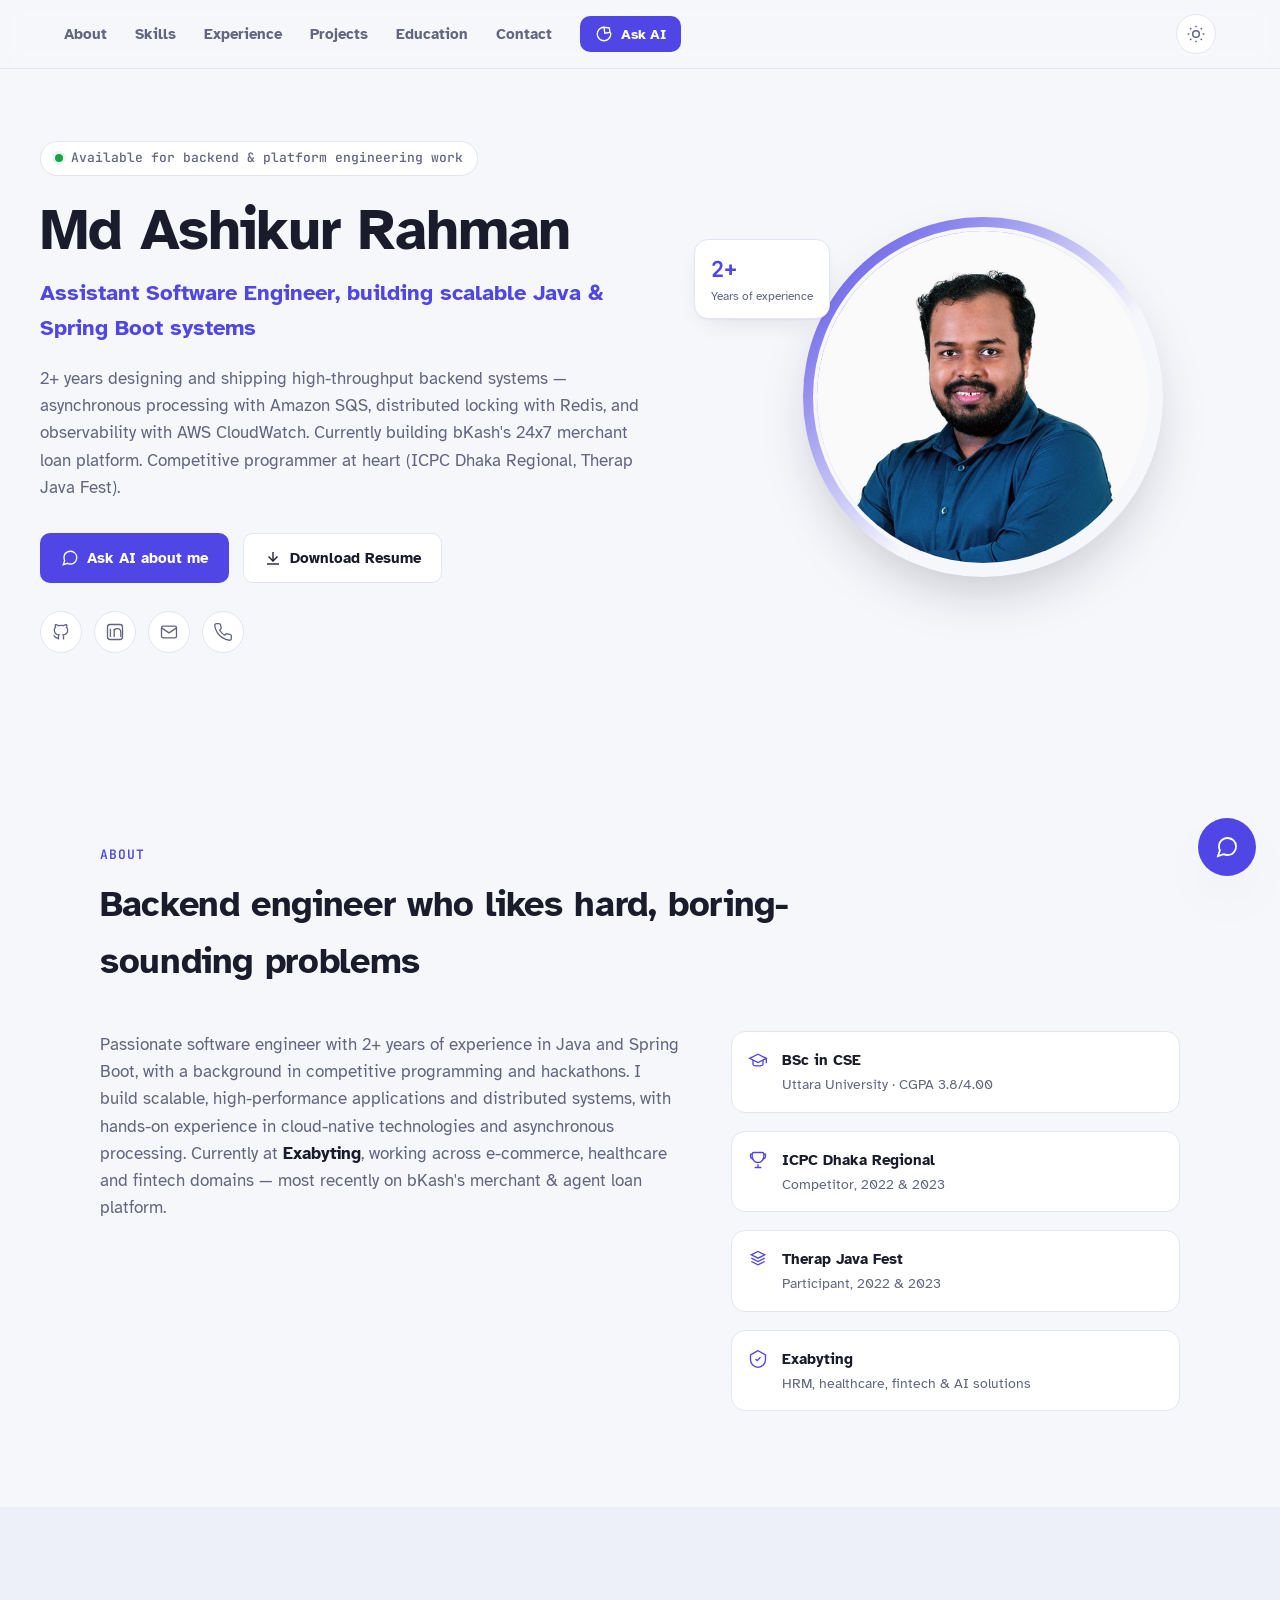
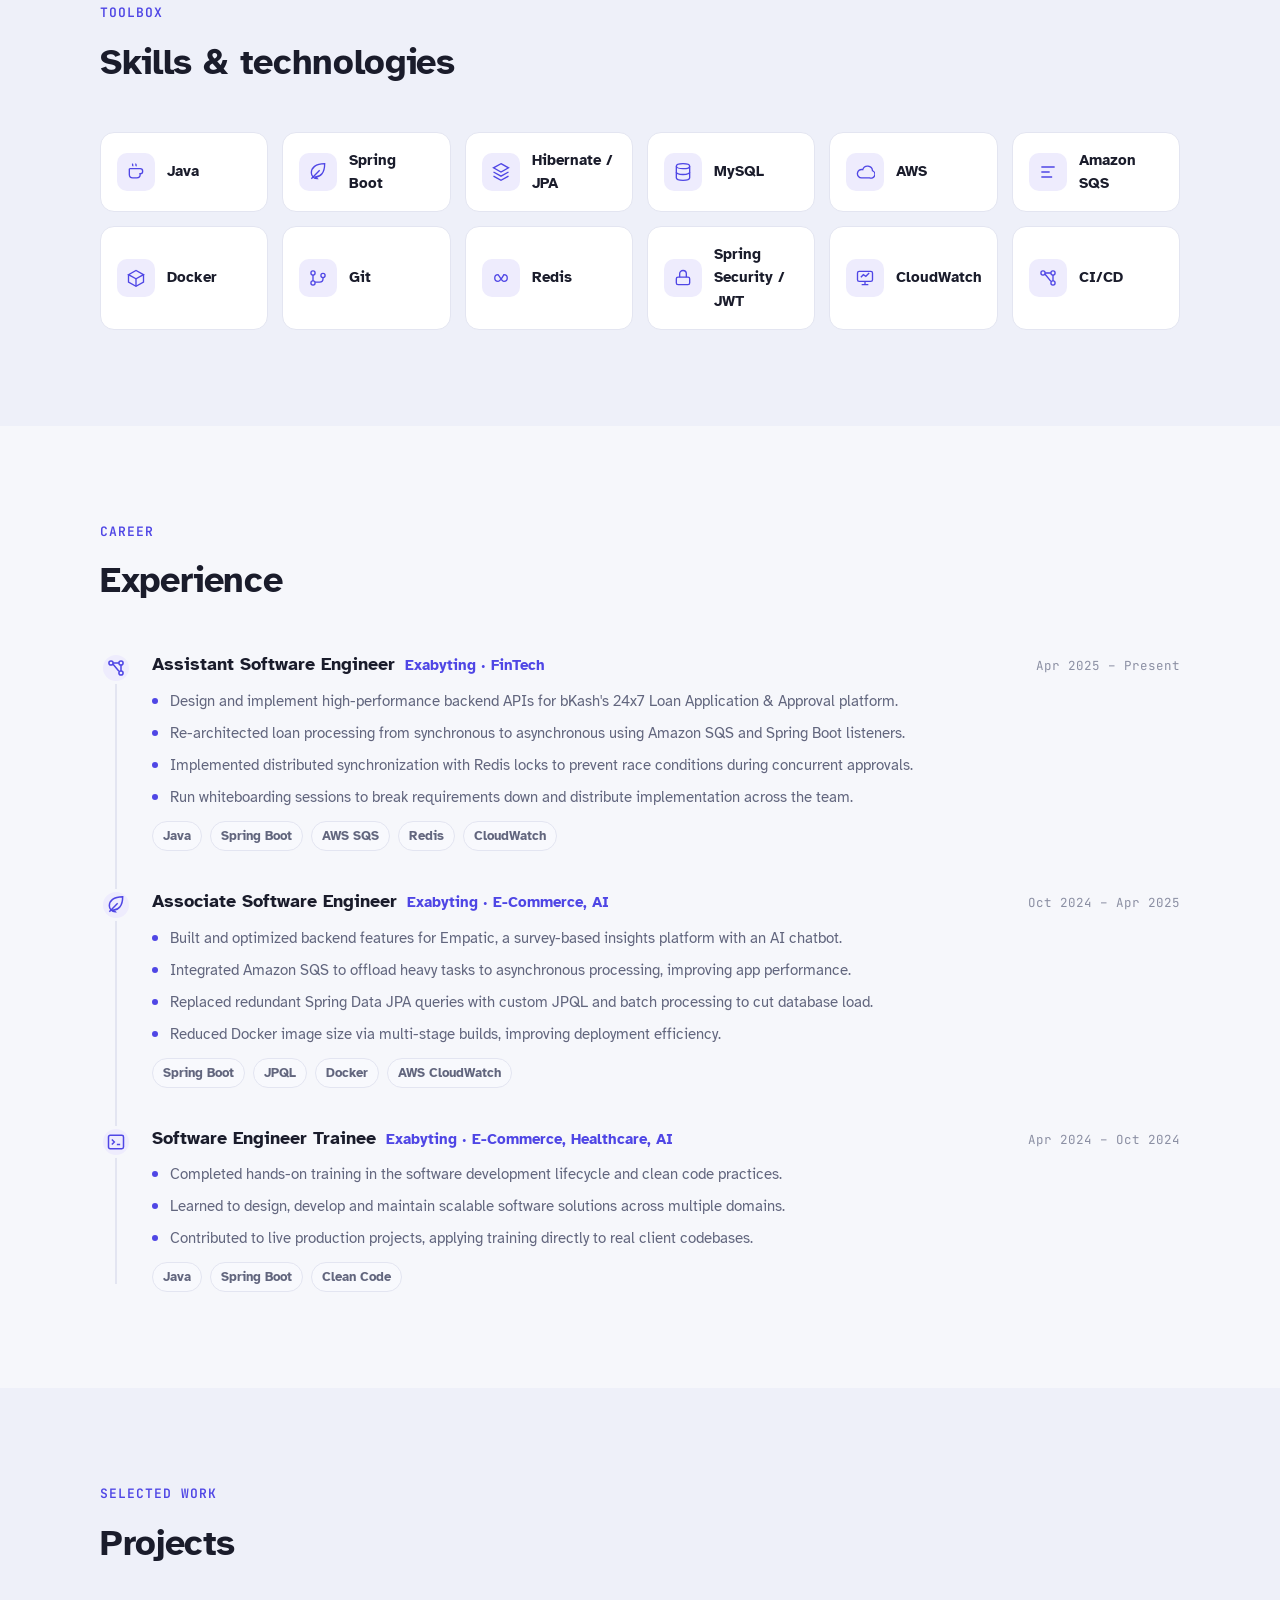
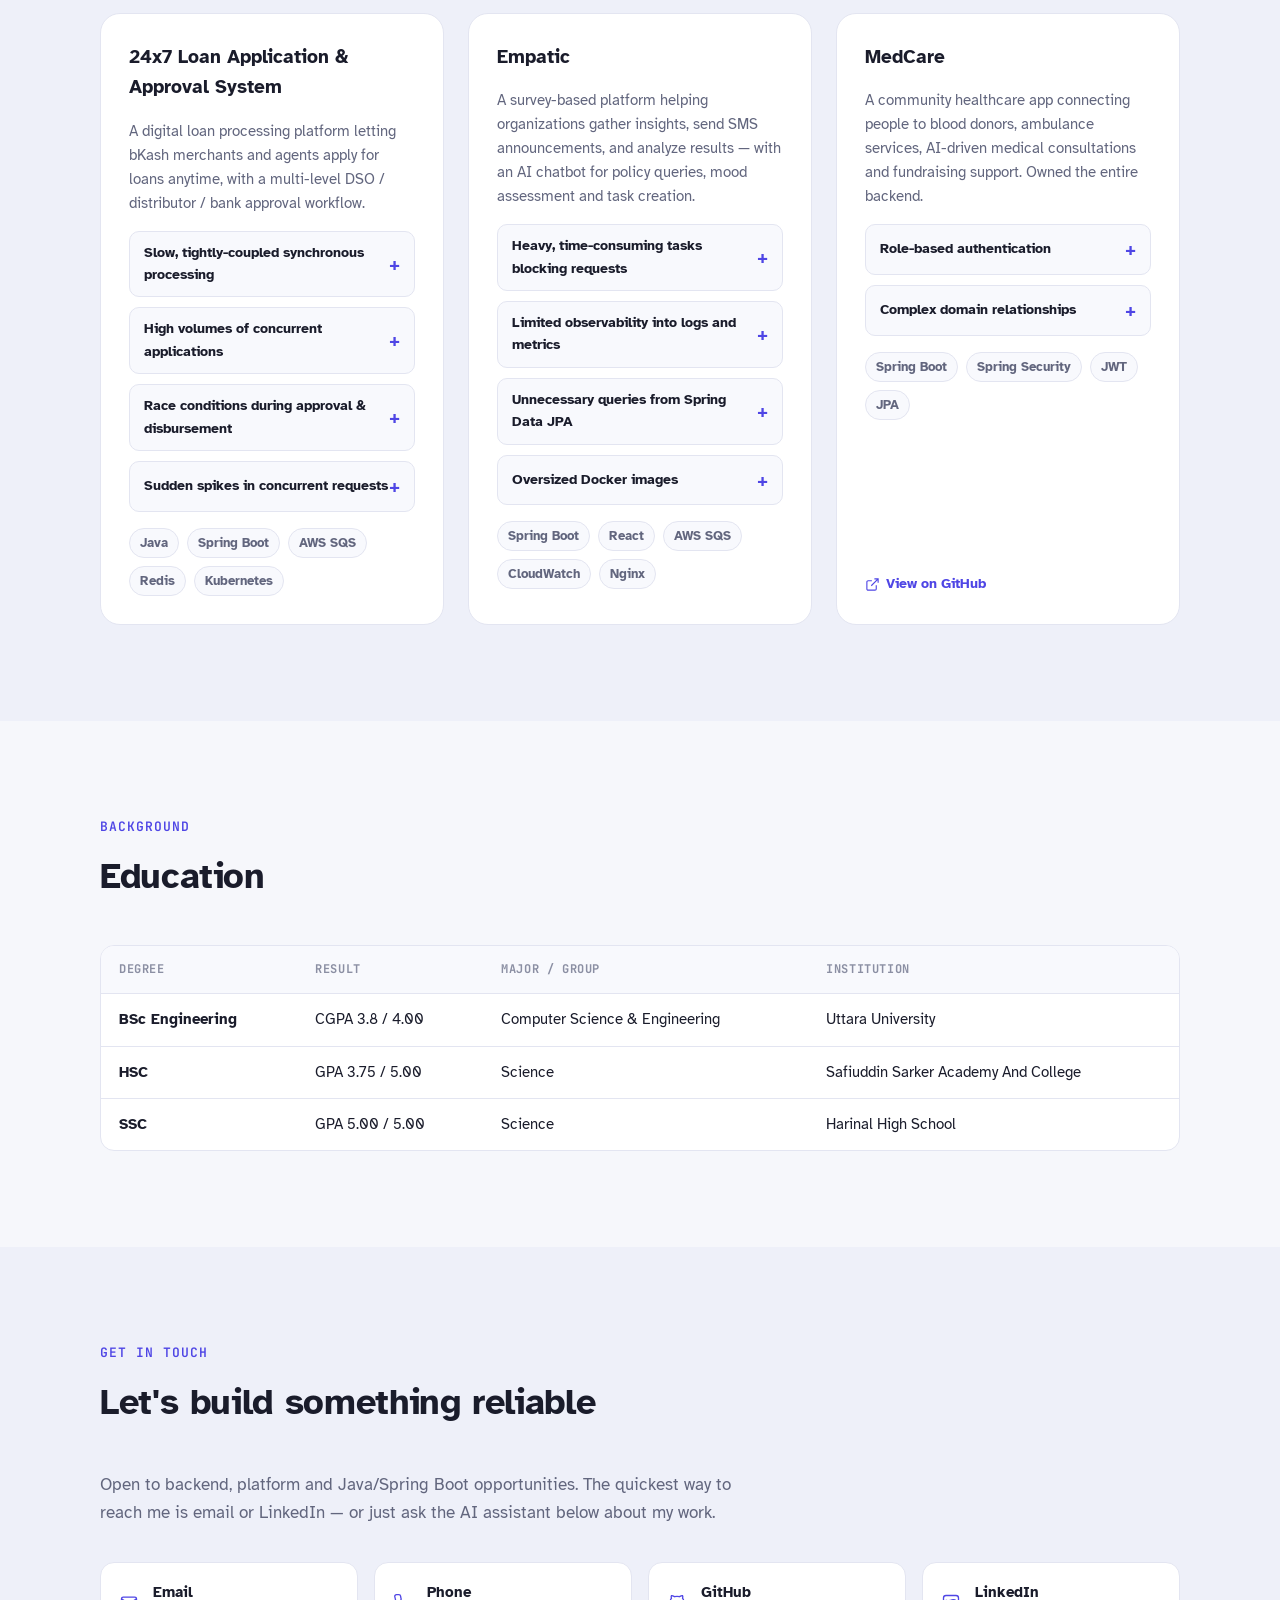
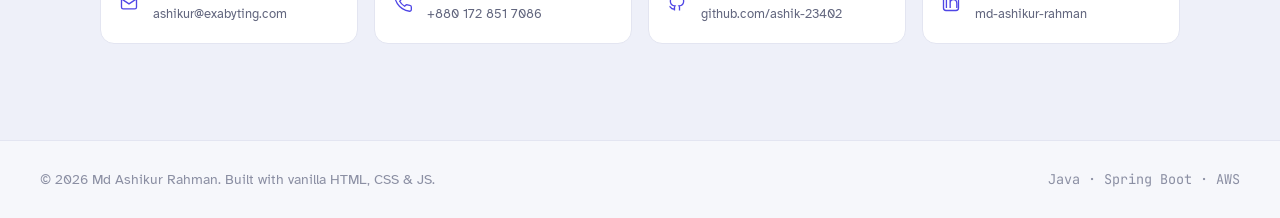
==== Portfolio-web/index.html @ 06bb55d9 "portfolio complete" ====
<!doctype html>
<html lang="en">
<head>
<meta charset="UTF-8" />
<meta name="viewport" content="width=device-width, initial-scale=1.0" />
<meta name="description" content="Md Ashikur Rahman - Assistant Software Engineer specializing in Java, Spring Boot and cloud-native backend systems." />
<title>Md Ashikur Rahman | Java Backend Engineer</title>

<link rel="preconnect" href="https://fonts.googleapis.com" />
<link rel="preconnect" href="https://fonts.gstatic.com" crossorigin />
<link href="https://fonts.googleapis.com/css2?family=Atkinson+Hyperlegible:ital,wght@0,400;0,700;1,400&family=JetBrains+Mono:wght@400;500;600;700&display=swap" rel="stylesheet" />

<link rel="stylesheet" href="css/styles.css" />
</head>
<body>

<a href="#main" class="skip-link">Skip to content</a>

<!-- ===================== Nav ===================== -->
<header class="site-header" id="site-header">
  <div class="nav-inner">
    <nav class="nav-links" id="nav-links">
      <a href="#about">About</a>
      <a href="#skills">Skills</a>
      <a href="#experience">Experience</a>
      <a href="#projects">Projects</a>
      <a href="#education">Education</a>
      <a href="#contact">Contact</a>
      <button type="button" class="btn btn-primary btn-sm" id="nav-ask-btn">
        <svg viewBox="0 0 24 24" fill="none" stroke="currentColor" stroke-width="1.8"><path d="M12 3a9 9 0 1 0 9 9c0-.6-.05-1.19-.15-1.76"/><path d="M8 12h.01M12 12h.01M16 12h.01"/><path d="M20 4 12 3l1 8 7-1-1-6Z"/></svg>
        Ask AI
      </button>
    </nav>

    <div class="nav-actions">
      <button type="button" class="icon-btn" id="theme-toggle" aria-label="Toggle dark and light theme" title="Toggle theme">
        <svg class="icon-sun" viewBox="0 0 24 24" fill="none" stroke="currentColor" stroke-width="1.8"><circle cx="12" cy="12" r="4"/><path d="M12 2v2M12 20v2M4.93 4.93l1.41 1.41M17.66 17.66l1.41 1.41M2 12h2M20 12h2M4.93 19.07l1.41-1.41M17.66 6.34l1.41-1.41"/></svg>
        <svg class="icon-moon" viewBox="0 0 24 24" fill="none" stroke="currentColor" stroke-width="1.8"><path d="M21 12.79A9 9 0 1 1 11.21 3 7 7 0 0 0 21 12.79Z"/></svg>
      </button>
      <button type="button" class="icon-btn nav-toggle" id="nav-toggle" aria-label="Toggle navigation menu" aria-expanded="false">
        <svg class="icon-burger" viewBox="0 0 24 24" fill="none" stroke="currentColor" stroke-width="1.8"><path d="M4 6h16M4 12h16M4 18h16"/></svg>
        <svg class="icon-close" viewBox="0 0 24 24" fill="none" stroke="currentColor" stroke-width="1.8"><path d="M18 6 6 18M6 6l12 12"/></svg>
      </button>
    </div>
  </div>
</header>

<main id="main">

  <!-- ===================== Hero ===================== -->
  <section class="hero" id="top">
    <div class="hero-inner">
      <div class="hero-text">
        <p class="eyebrow">
          <span class="status-dot"></span> Available for backend &amp; platform engineering work
        </p>
        <h1>Md Ashikur Rahman</h1>
        <p class="hero-role">Assistant Software Engineer, building scalable Java &amp; Spring Boot systems</p>
        <p class="hero-summary">
          2+ years designing and shipping high-throughput backend systems &mdash; asynchronous processing with
          Amazon SQS, distributed locking with Redis, and observability with AWS CloudWatch. Currently building
          bKash's 24x7 merchant loan platform. Competitive programmer at heart (ICPC Dhaka Regional, Therap Java Fest).
        </p>

        <div class="hero-actions">
          <button type="button" class="btn btn-primary" id="hero-ask-btn">
            <svg viewBox="0 0 24 24" fill="none" stroke="currentColor" stroke-width="1.8"><path d="M21 11.5a8.38 8.38 0 0 1-.9 3.8 8.5 8.5 0 0 1-7.6 4.7 8.38 8.38 0 0 1-3.8-.9L3 21l1.9-5.7a8.38 8.38 0 0 1-.9-3.8 8.5 8.5 0 0 1 4.7-7.6 8.38 8.38 0 0 1 3.8-.9h.5a8.48 8.48 0 0 1 8 8v.5Z"/></svg>
            Ask AI about me
          </button>
          <a href="assets/Md-Ashikur-Rahman-Resume.pdf" class="btn btn-ghost" download>
            <svg viewBox="0 0 24 24" fill="none" stroke="currentColor" stroke-width="1.8"><path d="M12 16V4"/><path d="m6 10 6 6 6-6"/><path d="M4 20h16"/></svg>
            Download Resume
          </a>
        </div>

        <ul class="social-row" aria-label="Social links">
          <li>
            <a href="https://github.com/ashik-23402" target="_blank" rel="noopener noreferrer" aria-label="GitHub">
              <svg viewBox="0 0 24 24" fill="none" stroke="currentColor" stroke-width="1.6"><path d="M9 19c-4.3 1.4-4.3-2.5-6-3m12 5v-3.5c0-1 .1-1.4-.5-2 2.8-.3 5.5-1.4 5.5-6a4.6 4.6 0 0 0-1.3-3.2 4.2 4.2 0 0 0-.1-3.2s-1.1-.3-3.5 1.3a12.3 12.3 0 0 0-6.2 0C6.5 2.8 5.4 3.1 5.4 3.1a4.2 4.2 0 0 0-.1 3.2A4.6 4.6 0 0 0 4 9.5c0 4.6 2.7 5.7 5.5 6-.6.6-.6 1.2-.5 2V21"/></svg>
            </a>
          </li>
          <li>
            <a href="https://www.linkedin.com/in/md-ashikur-rahman-849a4526b/" target="_blank" rel="noopener noreferrer" aria-label="LinkedIn">
              <svg viewBox="0 0 24 24" fill="none" stroke="currentColor" stroke-width="1.6"><path d="M6.5 8v10M6.5 4.5v.01M11 18V8m0 4c0-2.2 1.3-4 3.8-4s4.2 1.6 4.2 4.7V18"/><rect x="3" y="3" width="18" height="18" rx="3"/></svg>
            </a>
          </li>
          <li>
            <a href="mailto:ashikur@exabyting.com" aria-label="Email">
              <svg viewBox="0 0 24 24" fill="none" stroke="currentColor" stroke-width="1.6"><rect x="3" y="5" width="18" height="14" rx="2"/><path d="m3 7 9 6 9-6"/></svg>
            </a>
          </li>
          <li>
            <a href="tel:+8801728517086" aria-label="Phone">
              <svg viewBox="0 0 24 24" fill="none" stroke="currentColor" stroke-width="1.6"><path d="M22 16.9v3a2 2 0 0 1-2.2 2 19.8 19.8 0 0 1-8.6-3.1 19.5 19.5 0 0 1-6-6 19.8 19.8 0 0 1-3.1-8.6A2 2 0 0 1 4.1 2h3a2 2 0 0 1 2 1.7c.1 1 .3 2 .6 2.9a2 2 0 0 1-.5 2.1L8 9.9a16 16 0 0 0 6 6l1.2-1.2a2 2 0 0 1 2.1-.5c.9.3 1.9.5 2.9.6a2 2 0 0 1 1.8 2Z"/></svg>
            </a>
          </li>
        </ul>
      </div>

      <div class="hero-figure">
        <div class="hero-avatar-ring">
          <img src="assets/avatar.png" alt="Portrait of Md Ashikur Rahman" width="360" height="360" />
        </div>
        <div class="hero-stat-card hero-stat-top">
          <span class="hero-stat-value">2+</span>
          <span class="hero-stat-label">Years of experience</span>
        </div>
      </div>
    </div>
  </section>

  <!-- ===================== About ===================== -->
  <section class="section" id="about">
    <div class="section-inner">
      <p class="section-kicker">About</p>
      <h2>Backend engineer who likes hard, boring-sounding problems</h2>
      <div class="about-grid">
        <p class="about-text">
          Passionate software engineer with 2+ years of experience in Java and Spring Boot, with a background in
          competitive programming and hackathons. I build scalable, high-performance applications and distributed
          systems, with hands-on experience in cloud-native technologies and asynchronous processing. Currently at
          <strong>Exabyting</strong>, working across e-commerce, healthcare and fintech domains &mdash; most recently
          on bKash's merchant &amp; agent loan platform.
        </p>
        <ul class="about-facts">
          <li>
            <svg viewBox="0 0 24 24" fill="none" stroke="currentColor" stroke-width="1.6"><path d="M22 10v6M2 10l10-5 10 5-10 5-10-5Z"/><path d="M6 12v5c0 1.1 2.7 2 6 2s6-.9 6-2v-5"/></svg>
            <div><strong>BSc in CSE</strong><span>Uttara University &middot; CGPA 3.8/4.00</span></div>
          </li>
          <li>
            <svg viewBox="0 0 24 24" fill="none" stroke="currentColor" stroke-width="1.6"><path d="M8 21h8M12 17v4M17 3H7a2 2 0 0 0-2 2v3a7 7 0 0 0 7 7 7 7 0 0 0 7-7V5a2 2 0 0 0-2-2Z"/><path d="M5 5H3v2a4 4 0 0 0 4 4M19 5h2v2a4 4 0 0 1-4 4"/></svg>
            <div><strong>ICPC Dhaka Regional</strong><span>Competitor, 2022 &amp; 2023</span></div>
          </li>
          <li>
            <svg viewBox="0 0 24 24" fill="none" stroke="currentColor" stroke-width="1.6"><path d="m12 3 8 4-8 4-8-4 8-4Z"/><path d="m4 11 8 4 8-4M4 15l8 4 8-4"/></svg>
            <div><strong>Therap Java Fest</strong><span>Participant, 2022 &amp; 2023</span></div>
          </li>
          <li>
            <svg viewBox="0 0 24 24" fill="none" stroke="currentColor" stroke-width="1.6"><path d="M12 2 3 7v6c0 5 4 8.5 9 9 5-.5 9-4 9-9V7l-9-5Z"/><path d="m9 12 2 2 4-4"/></svg>
            <div><strong>Exabyting</strong><span>HRM, healthcare, fintech &amp; AI solutions</span></div>
          </li>
        </ul>
      </div>
    </div>
  </section>

  <!-- ===================== Skills ===================== -->
  <section class="section section-alt" id="skills">
    <div class="section-inner">
      <p class="section-kicker">Toolbox</p>
      <h2>Skills &amp; technologies</h2>
      <div class="skills-grid" id="skills-grid"></div>
    </div>
  </section>

  <!-- ===================== Experience ===================== -->
  <section class="section" id="experience">
    <div class="section-inner">
      <p class="section-kicker">Career</p>
      <h2>Experience</h2>
      <ol class="timeline" id="timeline"></ol>
    </div>
  </section>

  <!-- ===================== Projects ===================== -->
  <section class="section section-alt" id="projects">
    <div class="section-inner">
      <p class="section-kicker">Selected work</p>
      <h2>Projects</h2>
      <div class="projects-grid" id="projects-grid"></div>
    </div>
  </section>

  <!-- ===================== Education ===================== -->
  <section class="section" id="education">
    <div class="section-inner">
      <p class="section-kicker">Background</p>
      <h2>Education</h2>
      <div class="table-wrap">
        <table class="edu-table">
          <thead>
            <tr><th>Degree</th><th>Result</th><th>Major / Group</th><th>Institution</th></tr>
          </thead>
          <tbody>
            <tr>
              <td>BSc Engineering</td>
              <td>CGPA 3.8 / 4.00</td>
              <td>Computer Science &amp; Engineering</td>
              <td>Uttara University</td>
            </tr>
            <tr>
              <td>HSC</td>
              <td>GPA 3.75 / 5.00</td>
              <td>Science</td>
              <td>Safiuddin Sarker Academy And College</td>
            </tr>
            <tr>
              <td>SSC</td>
              <td>GPA 5.00 / 5.00</td>
              <td>Science</td>
              <td>Harinal High School</td>
            </tr>
          </tbody>
        </table>
      </div>
    </div>
  </section>

  <!-- ===================== Contact ===================== -->
  <section class="section section-alt" id="contact">
    <div class="section-inner">
      <p class="section-kicker">Get in touch</p>
      <h2>Let's build something reliable</h2>
      <p class="contact-lead">
        Open to backend, platform and Java/Spring Boot opportunities. The quickest way to reach me is email or
        LinkedIn &mdash; or just ask the AI assistant below about my work.
      </p>
      <div class="contact-grid">
        <a class="contact-card" href="mailto:ashikur@exabyting.com">
          <svg viewBox="0 0 24 24" fill="none" stroke="currentColor" stroke-width="1.6"><rect x="3" y="5" width="18" height="14" rx="2"/><path d="m3 7 9 6 9-6"/></svg>
          <div><strong>Email</strong><span>ashikur@exabyting.com</span></div>
        </a>
        <a class="contact-card" href="tel:+8801728517086">
          <svg viewBox="0 0 24 24" fill="none" stroke="currentColor" stroke-width="1.6"><path d="M22 16.9v3a2 2 0 0 1-2.2 2 19.8 19.8 0 0 1-8.6-3.1 19.5 19.5 0 0 1-6-6 19.8 19.8 0 0 1-3.1-8.6A2 2 0 0 1 4.1 2h3a2 2 0 0 1 2 1.7c.1 1 .3 2 .6 2.9a2 2 0 0 1-.5 2.1L8 9.9a16 16 0 0 0 6 6l1.2-1.2a2 2 0 0 1 2.1-.5c.9.3 1.9.5 2.9.6a2 2 0 0 1 1.8 2Z"/></svg>
          <div><strong>Phone</strong><span>+880 172 851 7086</span></div>
        </a>
        <a class="contact-card" href="https://github.com/ashik-23402" target="_blank" rel="noopener noreferrer">
          <svg viewBox="0 0 24 24" fill="none" stroke="currentColor" stroke-width="1.6"><path d="M9 19c-4.3 1.4-4.3-2.5-6-3m12 5v-3.5c0-1 .1-1.4-.5-2 2.8-.3 5.5-1.4 5.5-6a4.6 4.6 0 0 0-1.3-3.2 4.2 4.2 0 0 0-.1-3.2s-1.1-.3-3.5 1.3a12.3 12.3 0 0 0-6.2 0C6.5 2.8 5.4 3.1 5.4 3.1a4.2 4.2 0 0 0-.1 3.2A4.6 4.6 0 0 0 4 9.5c0 4.6 2.7 5.7 5.5 6-.6.6-.6 1.2-.5 2V21"/></svg>
          <div><strong>GitHub</strong><span>github.com/ashik-23402</span></div>
        </a>
        <a class="contact-card" href="https://www.linkedin.com/in/md-ashikur-rahman-849a4526b/" target="_blank" rel="noopener noreferrer">
          <svg viewBox="0 0 24 24" fill="none" stroke="currentColor" stroke-width="1.6"><path d="M6.5 8v10M6.5 4.5v.01M11 18V8m0 4c0-2.2 1.3-4 3.8-4s4.2 1.6 4.2 4.7V18"/><rect x="3" y="3" width="18" height="18" rx="3"/></svg>
          <div><strong>LinkedIn</strong><span>md-ashikur-rahman</span></div>
        </a>
      </div>
    </div>
  </section>

</main>

<footer class="site-footer">
  <div class="footer-inner">
    <p>&copy; <span id="footer-year"></span> Md Ashikur Rahman. Built with vanilla HTML, CSS &amp; JS.</p>
    <p class="footer-tag">Java &middot; Spring Boot &middot; AWS</p>
  </div>
</footer>

<!-- ===================== AI Chat widget ===================== -->
<button type="button" class="chat-fab" id="chat-fab" aria-label="Ask AI about Ashikur" aria-expanded="false">
  <svg class="chat-fab-icon-open" viewBox="0 0 24 24" fill="none" stroke="currentColor" stroke-width="1.8"><path d="M21 11.5a8.38 8.38 0 0 1-.9 3.8 8.5 8.5 0 0 1-7.6 4.7 8.38 8.38 0 0 1-3.8-.9L3 21l1.9-5.7a8.38 8.38 0 0 1-.9-3.8 8.5 8.5 0 0 1 4.7-7.6 8.38 8.38 0 0 1 3.8-.9h.5a8.48 8.48 0 0 1 8 8v.5Z"/></svg>
  <svg class="chat-fab-icon-close" viewBox="0 0 24 24" fill="none" stroke="currentColor" stroke-width="1.8"><path d="M18 6 6 18M6 6l12 12"/></svg>
</button>

<div class="chat-panel" id="chat-panel" hidden>
  <header class="chat-header">
    <div class="chat-header-title">
      <span class="chat-avatar">
        <svg viewBox="0 0 24 24" fill="none" stroke="currentColor" stroke-width="1.8"><path d="M12 3a9 9 0 1 0 9 9c0-.6-.05-1.19-.15-1.76"/><path d="M8 12h.01M12 12h.01M16 12h.01"/><path d="M20 4 12 3l1 8 7-1-1-6Z"/></svg>
      </span>
      <div>
        <strong>Ask about Ashikur</strong>
        <span id="chat-status">Answers grounded in his real experience</span>
      </div>
    </div>
    <button type="button" class="icon-btn" id="chat-close" aria-label="Close chat">
      <svg viewBox="0 0 24 24" fill="none" stroke="currentColor" stroke-width="1.8"><path d="M18 6 6 18M6 6l12 12"/></svg>
    </button>
  </header>

  <div class="chat-messages" id="chat-messages" aria-live="polite"></div>

  <div class="chat-suggestions" id="chat-suggestions"></div>

  <form class="chat-input-row" id="chat-form">
    <input
      type="text"
      id="chat-input"
      placeholder="e.g. What did he build for bKash?"
      autocomplete="off"
      maxlength="500"
      required
    />
    <button type="submit" class="icon-btn icon-btn-primary" id="chat-send" aria-label="Send question">
      <svg viewBox="0 0 24 24" fill="none" stroke="currentColor" stroke-width="1.8"><path d="m22 2-7 20-4-9-9-4 20-7Z"/><path d="M22 2 11 13"/></svg>
    </button>
  </form>
</div>

<div id="toast-container" class="toast-container" aria-live="polite"></div>

<script src="js/app.js"></script>
</body>
</html>
---- Portfolio-web/css/styles.css ----
/* ==========================================================================
   Theme tokens
   Light palette lives on :root. Dark overrides apply automatically via
   prefers-color-scheme, and are re-applied under [data-theme="dark"] /
   [data-theme="light"] so the manual toggle (js/app.js) always wins.
   ========================================================================== */

:root {
  --bg: #f6f7fb;
  --bg-alt: #eef0f9;
  --surface: #ffffff;
  --surface-2: #f8f9fd;
  --border: #e3e5f1;
  --text: #1a1c2b;
  --text-muted: #62667e;
  --text-faint: #8b8fa3;
  --accent: #4f46e5;
  --accent-hover: #4338ca;
  --accent-soft: #eeecfd;
  --accent-contrast: #ffffff;
  --success: #16a34a;
  --success-soft: #e7f8ee;
  --danger: #dc2626;
  --danger-soft: #fdeaea;
  --radius-lg: 20px;
  --radius: 14px;
  --radius-sm: 10px;
  --shadow: 0 1px 2px rgba(20, 22, 40, 0.04), 0 10px 30px -14px rgba(20, 22, 40, 0.16);
  --shadow-lg: 0 24px 60px -20px rgba(20, 22, 40, 0.28);
  --font-body: "Atkinson Hyperlegible", -apple-system, BlinkMacSystemFont, "Segoe UI", Roboto, Helvetica, Arial, sans-serif;
  --font-mono: "JetBrains Mono", ui-monospace, SFMono-Regular, Menlo, Consolas, monospace;
  color-scheme: light;
}

@media (prefers-color-scheme: dark) {
  :root:not([data-theme="light"]) {
    --bg: #0f1018;
    --bg-alt: #14151f;
    --surface: #181926;
    --surface-2: #1e1f2e;
    --border: #2a2c3d;
    --text: #f0f1fa;
    --text-muted: #a4a7bd;
    --text-faint: #767a92;
    --accent: #8683ff;
    --accent-hover: #9c99ff;
    --accent-soft: #262647;
    --accent-contrast: #14151f;
    --success: #3ecf7e;
    --success-soft: #123423;
    --danger: #f37272;
    --danger-soft: #3a1c1c;
    --shadow: 0 1px 2px rgba(0, 0, 0, 0.3), 0 14px 40px -18px rgba(0, 0, 0, 0.7);
    --shadow-lg: 0 30px 80px -24px rgba(0, 0, 0, 0.75);
    color-scheme: dark;
  }
}

:root[data-theme="dark"] {
  --bg: #0f1018;
  --bg-alt: #14151f;
  --surface: #181926;
  --surface-2: #1e1f2e;
  --border: #2a2c3d;
  --text: #f0f1fa;
  --text-muted: #a4a7bd;
  --text-faint: #767a92;
  --accent: #8683ff;
  --accent-hover: #9c99ff;
  --accent-soft: #262647;
  --accent-contrast: #14151f;
  --success: #3ecf7e;
  --success-soft: #123423;
  --danger: #f37272;
  --danger-soft: #3a1c1c;
  --shadow: 0 1px 2px rgba(0, 0, 0, 0.3), 0 14px 40px -18px rgba(0, 0, 0, 0.7);
  --shadow-lg: 0 30px 80px -24px rgba(0, 0, 0, 0.75);
  color-scheme: dark;
}

/* ==========================================================================
   Reset & base
   ========================================================================== */

* { box-sizing: border-box; }
[hidden] { display: none !important; }

html { scroll-behavior: smooth; }

html, body {
  margin: 0;
  background: var(--bg);
  color: var(--text);
}

body {
  font-family: var(--font-body);
  font-size: 16px;
  line-height: 1.6;
  -webkit-font-smoothing: antialiased;
  transition: background-color 0.2s ease, color 0.2s ease;
}

h1, h2, h3, p, ul, ol, table, figure { margin: 0; }
ul, ol { padding: 0; list-style: none; }
img { max-width: 100%; display: block; }
a { color: inherit; text-decoration: none; }
button { font-family: inherit; cursor: pointer; }
svg { width: 20px; height: 20px; display: block; flex-shrink: 0; }
table { border-collapse: collapse; width: 100%; }

.skip-link {
  position: absolute;
  left: -999px;
  top: 0;
  background: var(--accent);
  color: var(--accent-contrast);
  padding: 10px 16px;
  border-radius: 0 0 var(--radius-sm) 0;
  z-index: 200;
}
.skip-link:focus { left: 0; }

::selection { background: var(--accent-soft); color: var(--accent); }

/* ==========================================================================
   Layout helpers
   ========================================================================== */

.section { padding: 96px 24px; }
.section-alt { background: var(--bg-alt); }
.section-inner { max-width: 1080px; margin: 0 auto; }

.section-kicker {
  font-family: var(--font-mono);
  font-size: 13px;
  font-weight: 600;
  letter-spacing: 0.08em;
  text-transform: uppercase;
  color: var(--accent);
  margin-bottom: 10px;
}

.section h2 {
  font-size: clamp(26px, 3.4vw, 36px);
  font-weight: 700;
  letter-spacing: -0.01em;
  max-width: 34ch;
  margin-bottom: 40px;
}

/* ==========================================================================
   Buttons & icon buttons
   ========================================================================== */

.btn {
  display: inline-flex;
  align-items: center;
  justify-content: center;
  gap: 8px;
  padding: 12px 20px;
  border-radius: var(--radius-sm);
  border: 1px solid transparent;
  font-size: 15px;
  font-weight: 600;
  white-space: nowrap;
  transition: background-color 0.15s ease, border-color 0.15s ease, transform 0.15s ease;
}
.btn svg { width: 18px; height: 18px; }
.btn:active { transform: translateY(1px); }

.btn-primary { background: var(--accent); color: var(--accent-contrast); }
.btn-primary:hover { background: var(--accent-hover); }

.btn-ghost { background: var(--surface); color: var(--text); border-color: var(--border); }
.btn-ghost:hover { border-color: var(--accent); color: var(--accent); }

.btn-sm { padding: 8px 14px; font-size: 14px; }

.icon-btn {
  display: inline-flex;
  align-items: center;
  justify-content: center;
  width: 40px;
  height: 40px;
  border-radius: 50%;
  border: 1px solid var(--border);
  background: var(--surface);
  color: var(--text-muted);
  transition: color 0.15s ease, border-color 0.15s ease, background-color 0.15s ease;
}
.icon-btn:hover { color: var(--accent); border-color: var(--accent); }
.icon-btn-primary { background: var(--accent); color: var(--accent-contrast); border-color: var(--accent); }
.icon-btn-primary:hover { background: var(--accent-hover); color: var(--accent-contrast); }
.icon-btn-primary:disabled { opacity: 0.5; cursor: not-allowed; }

/* ==========================================================================
   Header / nav
   ========================================================================== */

.site-header {
  position: sticky;
  top: 0;
  z-index: 100;
  background: color-mix(in srgb, var(--bg) 88%, transparent);
  backdrop-filter: blur(10px);
  border-bottom: 1px solid var(--border);
}

.nav-inner {
  max-width: 1200px;
  margin: 0 auto;
  padding: 14px 24px;
  display: flex;
  align-items: center;
  justify-content: space-between;
  gap: 16px;
}

.nav-links { display: flex; align-items: center; gap: 28px; }
.nav-links a {
  font-size: 15px;
  font-weight: 600;
  color: var(--text-muted);
  transition: color 0.15s ease;
}
.nav-links a:hover { color: var(--text); }

.nav-actions { display: flex; align-items: center; gap: 10px; }
.nav-toggle { display: none; }

.icon-sun, .icon-moon, .icon-burger, .icon-close { transition: opacity 0.15s ease, transform 0.15s ease; }

/* Sun shows in light mode, moon shows in dark mode - default (light) state first */
.icon-moon { display: none; }
@media (prefers-color-scheme: dark) {
  :root:not([data-theme="light"]) .icon-sun { display: none; }
  :root:not([data-theme="light"]) .icon-moon { display: block; }
}
:root[data-theme="dark"] .icon-sun { display: none; }
:root[data-theme="dark"] .icon-moon { display: block; }
:root[data-theme="light"] .icon-sun { display: block; }
:root[data-theme="light"] .icon-moon { display: none; }

/* ==========================================================================
   Hero
   ========================================================================== */

.hero { padding: 72px 24px 96px; }
.hero-inner {
  max-width: 1200px;
  margin: 0 auto;
  display: grid;
  grid-template-columns: 1.1fr 0.9fr;
  gap: 56px;
  align-items: center;
}

.eyebrow {
  display: inline-flex;
  align-items: center;
  gap: 8px;
  font-family: var(--font-mono);
  font-size: 13px;
  font-weight: 500;
  color: var(--text-muted);
  background: var(--surface);
  border: 1px solid var(--border);
  padding: 6px 14px;
  border-radius: 999px;
  margin-bottom: 24px;
}
.status-dot {
  width: 8px;
  height: 8px;
  border-radius: 50%;
  background: var(--success);
  box-shadow: 0 0 0 3px var(--success-soft);
}

.hero h1 {
  font-size: clamp(36px, 5.4vw, 58px);
  font-weight: 700;
  letter-spacing: -0.02em;
  line-height: 1.05;
}

.hero-role {
  font-size: clamp(18px, 2.2vw, 22px);
  font-weight: 600;
  color: var(--accent);
  margin-top: 14px;
}

.hero-summary {
  margin-top: 20px;
  max-width: 56ch;
  color: var(--text-muted);
  font-size: 17px;
}

.hero-actions { display: flex; flex-wrap: wrap; gap: 14px; margin-top: 32px; }

.social-row { display: flex; gap: 12px; margin-top: 28px; }
.social-row a {
  display: flex;
  align-items: center;
  justify-content: center;
  width: 42px;
  height: 42px;
  border-radius: 50%;
  border: 1px solid var(--border);
  background: var(--surface);
  color: var(--text-muted);
  transition: color 0.15s ease, border-color 0.15s ease;
}
.social-row a:hover { color: var(--accent); border-color: var(--accent); }

.hero-figure { position: relative; display: flex; justify-content: center; }
.hero-avatar-ring {
  width: min(360px, 80vw);
  aspect-ratio: 1;
  border-radius: 50%;
  padding: 10px;
  background: linear-gradient(135deg, var(--accent), transparent 60%);
  box-shadow: var(--shadow-lg);
}
.hero-avatar-ring img {
  width: 100%;
  height: 100%;
  object-fit: cover;
  border-radius: 50%;
  border: 4px solid var(--bg);
  background: var(--surface);
}

.hero-stat-card {
  position: absolute;
  display: flex;
  flex-direction: column;
  background: var(--surface);
  border: 1px solid var(--border);
  border-radius: var(--radius);
  padding: 12px 16px;
  box-shadow: var(--shadow);
}
.hero-stat-value { font-family: var(--font-mono); font-size: 22px; font-weight: 700; color: var(--accent); }
.hero-stat-label { font-size: 12px; color: var(--text-muted); max-width: 14ch; }
.hero-stat-top { top: 6%; left: -6%; }

/* ==========================================================================
   About
   ========================================================================== */

.about-grid {
  display: grid;
  grid-template-columns: 1.3fr 1fr;
  gap: 48px;
  align-items: start;
}
.about-text { font-size: 17px; color: var(--text-muted); }
.about-text strong { color: var(--text); }

.about-facts { display: flex; flex-direction: column; gap: 18px; }
.about-facts li {
  display: flex;
  align-items: flex-start;
  gap: 14px;
  padding: 16px;
  background: var(--surface);
  border: 1px solid var(--border);
  border-radius: var(--radius);
}
.about-facts svg { color: var(--accent); margin-top: 2px; }
.about-facts strong { display: block; font-size: 15px; }
.about-facts span { display: block; font-size: 13.5px; color: var(--text-muted); margin-top: 2px; }

/* ==========================================================================
   Skills
   ========================================================================== */

.skills-grid {
  display: grid;
  grid-template-columns: repeat(auto-fill, minmax(160px, 1fr));
  gap: 14px;
}

.skill-card {
  display: flex;
  align-items: center;
  gap: 12px;
  padding: 16px;
  background: var(--surface);
  border: 1px solid var(--border);
  border-radius: var(--radius);
  transition: transform 0.15s ease, border-color 0.15s ease;
}
.skill-card:hover { transform: translateY(-3px); border-color: var(--accent); }
.skill-icon {
  display: flex;
  align-items: center;
  justify-content: center;
  width: 38px;
  height: 38px;
  border-radius: 10px;
  background: var(--accent-soft);
  color: var(--accent);
  flex-shrink: 0;
}
.skill-name { font-weight: 600; font-size: 14.5px; }

/* ==========================================================================
   Timeline (experience)
   ========================================================================== */

.timeline { position: relative; display: flex; flex-direction: column; gap: 36px; }
.timeline::before {
  content: "";
  position: absolute;
  left: 15px;
  top: 8px;
  bottom: 8px;
  width: 2px;
  background: var(--border);
}

.timeline-item { position: relative; padding-left: 52px; }
.timeline-dot {
  position: absolute;
  left: 0;
  top: 2px;
  width: 32px;
  height: 32px;
  border-radius: 50%;
  background: var(--accent-soft);
  color: var(--accent);
  display: flex;
  align-items: center;
  justify-content: center;
  border: 3px solid var(--bg);
}

.timeline-header {
  display: flex;
  flex-wrap: wrap;
  align-items: baseline;
  gap: 10px;
  margin-bottom: 6px;
}
.timeline-role { font-size: 18px; font-weight: 700; }
.timeline-company { color: var(--accent); font-weight: 600; font-size: 14.5px; }
.timeline-dates {
  font-family: var(--font-mono);
  font-size: 12.5px;
  color: var(--text-faint);
  margin-left: auto;
  white-space: nowrap;
}

.timeline-list { display: flex; flex-direction: column; gap: 8px; margin-top: 10px; }
.timeline-list li {
  position: relative;
  padding-left: 18px;
  color: var(--text-muted);
  font-size: 15px;
}
.timeline-list li::before {
  content: "";
  position: absolute;
  left: 0;
  top: 9px;
  width: 6px;
  height: 6px;
  border-radius: 50%;
  background: var(--accent);
}

.timeline-tags { display: flex; flex-wrap: wrap; gap: 8px; margin-top: 12px; }
.tag {
  font-size: 12.5px;
  font-weight: 600;
  padding: 4px 10px;
  border-radius: 999px;
  background: var(--surface-2);
  border: 1px solid var(--border);
  color: var(--text-muted);
}

/* ==========================================================================
   Projects
   ========================================================================== */

.projects-grid { display: grid; grid-template-columns: repeat(auto-fit, minmax(320px, 1fr)); gap: 24px; }

.project-card {
  background: var(--surface);
  border: 1px solid var(--border);
  border-radius: var(--radius-lg);
  padding: 28px;
  display: flex;
  flex-direction: column;
  gap: 16px;
}

.project-head { display: flex; align-items: flex-start; gap: 12px; }
.project-title { font-size: 19px; font-weight: 700; }

.project-desc { color: var(--text-muted); font-size: 15px; }

.project-highlights { display: flex; flex-direction: column; gap: 10px; }
.project-highlights details {
  border: 1px solid var(--border);
  border-radius: var(--radius-sm);
  padding: 10px 14px;
  background: var(--surface-2);
}
.project-highlights summary {
  cursor: pointer;
  font-weight: 600;
  font-size: 14px;
  list-style: none;
  display: flex;
  align-items: center;
  justify-content: space-between;
}
.project-highlights summary::-webkit-details-marker { display: none; }
.project-highlights summary::after { content: "+"; color: var(--accent); font-size: 18px; }
.project-highlights details[open] summary::after { content: "\2212"; }
.project-highlights p { margin-top: 8px; color: var(--text-muted); font-size: 13.5px; }

.project-tags { display: flex; flex-wrap: wrap; gap: 8px; }

.project-link {
  display: inline-flex;
  align-items: center;
  gap: 6px;
  font-weight: 600;
  font-size: 14px;
  color: var(--accent);
  margin-top: auto;
}
.project-link svg { width: 15px; height: 15px; }

/* ==========================================================================
   Education table
   ========================================================================== */

.table-wrap { overflow-x: auto; border: 1px solid var(--border); border-radius: var(--radius); background: var(--surface); }
.edu-table th, .edu-table td { text-align: left; padding: 14px 18px; font-size: 14.5px; white-space: nowrap; }
.edu-table thead th {
  font-family: var(--font-mono);
  font-size: 12px;
  text-transform: uppercase;
  letter-spacing: 0.05em;
  color: var(--text-faint);
  background: var(--surface-2);
  border-bottom: 1px solid var(--border);
}
.edu-table tbody tr:not(:last-child) td { border-bottom: 1px solid var(--border); }
.edu-table tbody td:first-child { font-weight: 600; }

/* ==========================================================================
   Contact
   ========================================================================== */

.contact-lead { color: var(--text-muted); font-size: 17px; max-width: 60ch; margin-bottom: 36px; }
.contact-grid { display: grid; grid-template-columns: repeat(auto-fit, minmax(230px, 1fr)); gap: 16px; }
.contact-card {
  display: flex;
  align-items: center;
  gap: 14px;
  padding: 18px;
  background: var(--surface);
  border: 1px solid var(--border);
  border-radius: var(--radius);
  transition: border-color 0.15s ease, transform 0.15s ease;
}
.contact-card:hover { border-color: var(--accent); transform: translateY(-2px); }
.contact-card svg { color: var(--accent); }
.contact-card strong { display: block; font-size: 14.5px; }
.contact-card span { display: block; font-size: 13px; color: var(--text-muted); word-break: break-word; }

/* ==========================================================================
   Footer
   ========================================================================== */

.site-footer { border-top: 1px solid var(--border); padding: 28px 24px; }
.footer-inner {
  max-width: 1200px;
  margin: 0 auto;
  display: flex;
  flex-wrap: wrap;
  justify-content: space-between;
  gap: 8px;
  font-size: 13.5px;
  color: var(--text-faint);
}
.footer-tag { font-family: var(--font-mono); }

/* ==========================================================================
   Chat widget (floating action button + panel)
   ========================================================================== */

.chat-fab {
  position: fixed;
  right: 24px;
  bottom: 24px;
  z-index: 150;
  width: 58px;
  height: 58px;
  border-radius: 50%;
  border: none;
  background: var(--accent);
  color: var(--accent-contrast);
  display: flex;
  align-items: center;
  justify-content: center;
  box-shadow: var(--shadow-lg);
  transition: background-color 0.15s ease, transform 0.15s ease;
}
.chat-fab:hover { background: var(--accent-hover); transform: scale(1.05); }
.chat-fab svg { width: 24px; height: 24px; }
.chat-fab-icon-close { display: none; }
.chat-fab[aria-expanded="true"] .chat-fab-icon-open { display: none; }
.chat-fab[aria-expanded="true"] .chat-fab-icon-close { display: block; }

.chat-panel {
  position: fixed;
  right: 24px;
  bottom: 96px;
  z-index: 150;
  width: min(380px, calc(100vw - 32px));
  height: min(560px, calc(100vh - 140px));
  background: var(--surface);
  border: 1px solid var(--border);
  border-radius: var(--radius-lg);
  box-shadow: var(--shadow-lg);
  display: flex;
  flex-direction: column;
  overflow: hidden;
  animation: chat-pop 0.18s ease;
}
@keyframes chat-pop {
  from { opacity: 0; transform: translateY(12px) scale(0.98); }
  to { opacity: 1; transform: translateY(0) scale(1); }
}

.chat-header {
  display: flex;
  align-items: center;
  justify-content: space-between;
  gap: 12px;
  padding: 16px 18px;
  border-bottom: 1px solid var(--border);
  background: var(--surface-2);
}
.chat-header-title { display: flex; align-items: center; gap: 12px; min-width: 0; }
.chat-avatar {
  width: 36px;
  height: 36px;
  border-radius: 50%;
  background: var(--accent-soft);
  color: var(--accent);
  display: flex;
  align-items: center;
  justify-content: center;
  flex-shrink: 0;
}
.chat-header-title strong { display: block; font-size: 14.5px; }
.chat-header-title span { display: block; font-size: 12px; color: var(--text-muted); white-space: nowrap; overflow: hidden; text-overflow: ellipsis; }
.chat-header .icon-btn { width: 32px; height: 32px; }

.chat-messages {
  flex: 1;
  overflow-y: auto;
  padding: 18px;
  display: flex;
  flex-direction: column;
  gap: 14px;
}

.chat-msg { display: flex; gap: 10px; max-width: 92%; }
.chat-msg-user { align-self: flex-end; flex-direction: row-reverse; }
.chat-msg-bubble {
  padding: 10px 14px;
  border-radius: var(--radius);
  font-size: 14px;
  line-height: 1.55;
  white-space: pre-wrap;
  word-wrap: break-word;
}
.chat-msg-bot .chat-msg-bubble { background: var(--surface-2); border: 1px solid var(--border); border-top-left-radius: 4px; }
.chat-msg-user .chat-msg-bubble { background: var(--accent); color: var(--accent-contrast); border-top-right-radius: 4px; }
.chat-msg-error .chat-msg-bubble { background: var(--danger-soft); color: var(--danger); border: 1px solid var(--danger); }

.chat-msg-icon {
  width: 26px;
  height: 26px;
  border-radius: 50%;
  background: var(--accent-soft);
  color: var(--accent);
  display: flex;
  align-items: center;
  justify-content: center;
  flex-shrink: 0;
}
.chat-msg-icon svg { width: 14px; height: 14px; }

.chat-typing { display: inline-flex; gap: 4px; padding: 4px 0; }
.chat-typing span {
  width: 6px;
  height: 6px;
  border-radius: 50%;
  background: var(--text-faint);
  animation: chat-blink 1.2s infinite ease-in-out;
}
.chat-typing span:nth-child(2) { animation-delay: 0.2s; }
.chat-typing span:nth-child(3) { animation-delay: 0.4s; }
@keyframes chat-blink { 0%, 80%, 100% { opacity: 0.25; } 40% { opacity: 1; } }

.chat-suggestions {
  display: flex;
  flex-wrap: wrap;
  gap: 8px;
  padding: 0 18px 14px;
}
.chat-chip {
  font-size: 12.5px;
  font-weight: 600;
  padding: 7px 12px;
  border-radius: 999px;
  border: 1px solid var(--border);
  background: var(--surface-2);
  color: var(--text-muted);
  transition: border-color 0.15s ease, color 0.15s ease;
}
.chat-chip:hover { border-color: var(--accent); color: var(--accent); }

.chat-input-row {
  display: flex;
  gap: 10px;
  padding: 14px;
  border-top: 1px solid var(--border);
  background: var(--surface);
}
.chat-input-row input {
  flex: 1;
  min-width: 0;
  border: 1px solid var(--border);
  background: var(--surface-2);
  color: var(--text);
  border-radius: var(--radius-sm);
  padding: 10px 14px;
  font-size: 14.5px;
  font-family: inherit;
}
.chat-input-row input:focus { outline: 2px solid var(--accent); outline-offset: 1px; }
.chat-input-row .icon-btn { width: 40px; height: 40px; flex-shrink: 0; }

/* ==========================================================================
   Toasts
   ========================================================================== */

.toast-container {
  position: fixed;
  left: 50%;
  bottom: 24px;
  transform: translateX(-50%);
  z-index: 300;
  display: flex;
  flex-direction: column;
  gap: 8px;
  align-items: center;
}
.toast {
  padding: 10px 18px;
  border-radius: var(--radius-sm);
  background: var(--text);
  color: var(--bg);
  font-size: 14px;
  font-weight: 600;
  box-shadow: var(--shadow-lg);
  animation: toast-in 0.15s ease;
}
.toast-danger { background: var(--danger); color: #fff; }
@keyframes toast-in { from { opacity: 0; transform: translateY(8px); } to { opacity: 1; transform: translateY(0); } }

/* ==========================================================================
   Responsive
   ========================================================================== */

@media (max-width: 900px) {
  .hero-inner { grid-template-columns: 1fr; gap: 48px; }
  .hero-figure { order: -1; }
  .about-grid { grid-template-columns: 1fr; }
}

@media (max-width: 760px) {
  .section { padding: 64px 20px; }
  .hero { padding: 48px 20px 64px; }

  .nav-links {
    position: fixed;
    inset: 68px 0 0 0;
    background: var(--bg);
    flex-direction: column;
    align-items: flex-start;
    padding: 28px 24px;
    gap: 20px;
    border-top: 1px solid var(--border);
    transform: translateY(-8px);
    opacity: 0;
    pointer-events: none;
    transition: opacity 0.15s ease, transform 0.15s ease;
  }
  .nav-links a { font-size: 18px; }
  .nav-links.is-open { opacity: 1; transform: translateY(0); pointer-events: auto; }
  .nav-toggle { display: inline-flex; }
  .icon-burger { display: block; }
  .icon-close { display: none; }
  .nav-toggle[aria-expanded="true"] .icon-burger { display: none; }
  .nav-toggle[aria-expanded="true"] .icon-close { display: block; }

  .hero-stat-card { position: static; margin-top: 12px; width: fit-content; }
  .hero-stat-top { position: static; }
  .hero-figure { flex-direction: column; align-items: center; }

  .chat-panel { right: 16px; left: 16px; width: auto; bottom: 88px; }
  .chat-fab { right: 16px; bottom: 16px; }
}

@media (max-width: 520px) {
  .hero-actions { flex-direction: column; align-items: stretch; }
  .timeline-dates { margin-left: 0; }
}

/* Respect reduced motion preferences */
@media (prefers-reduced-motion: reduce) {
  html { scroll-behavior: auto; }
  * { animation-duration: 0.001ms !important; transition-duration: 0.001ms !important; }
}
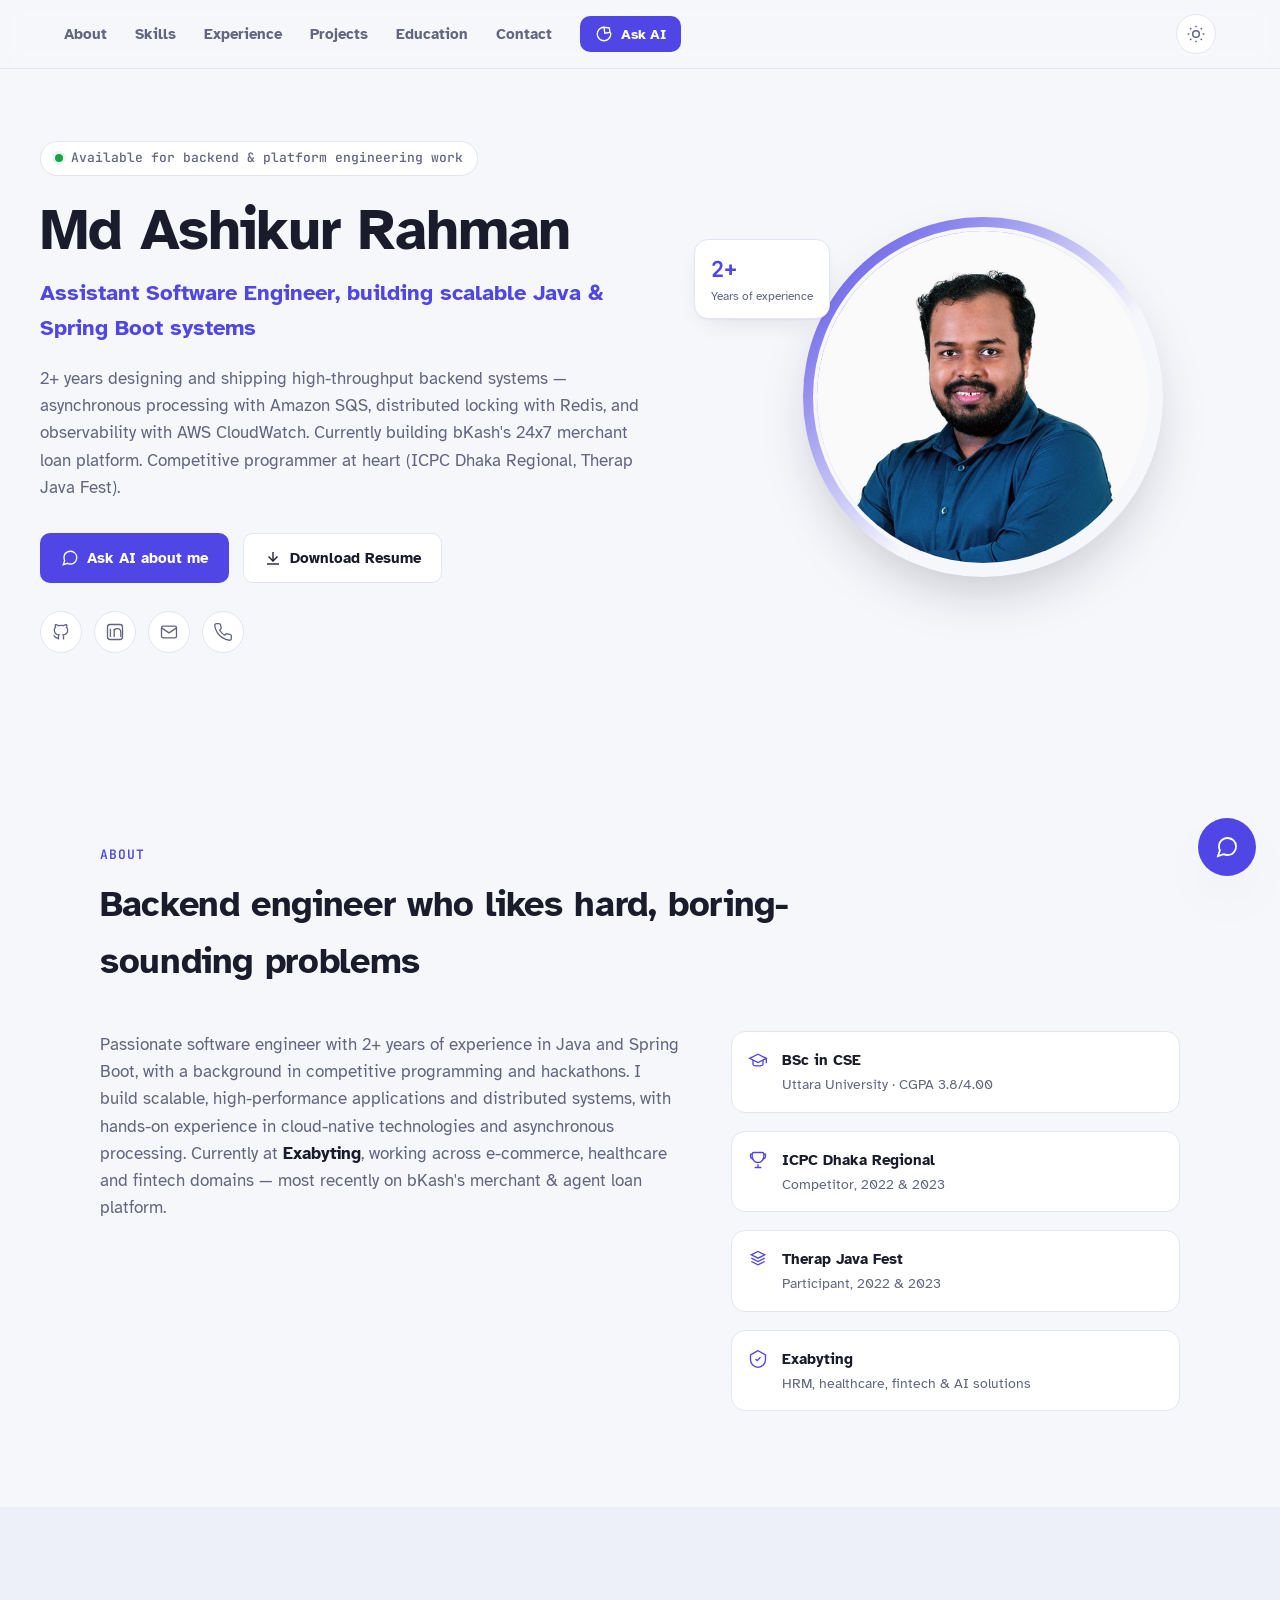
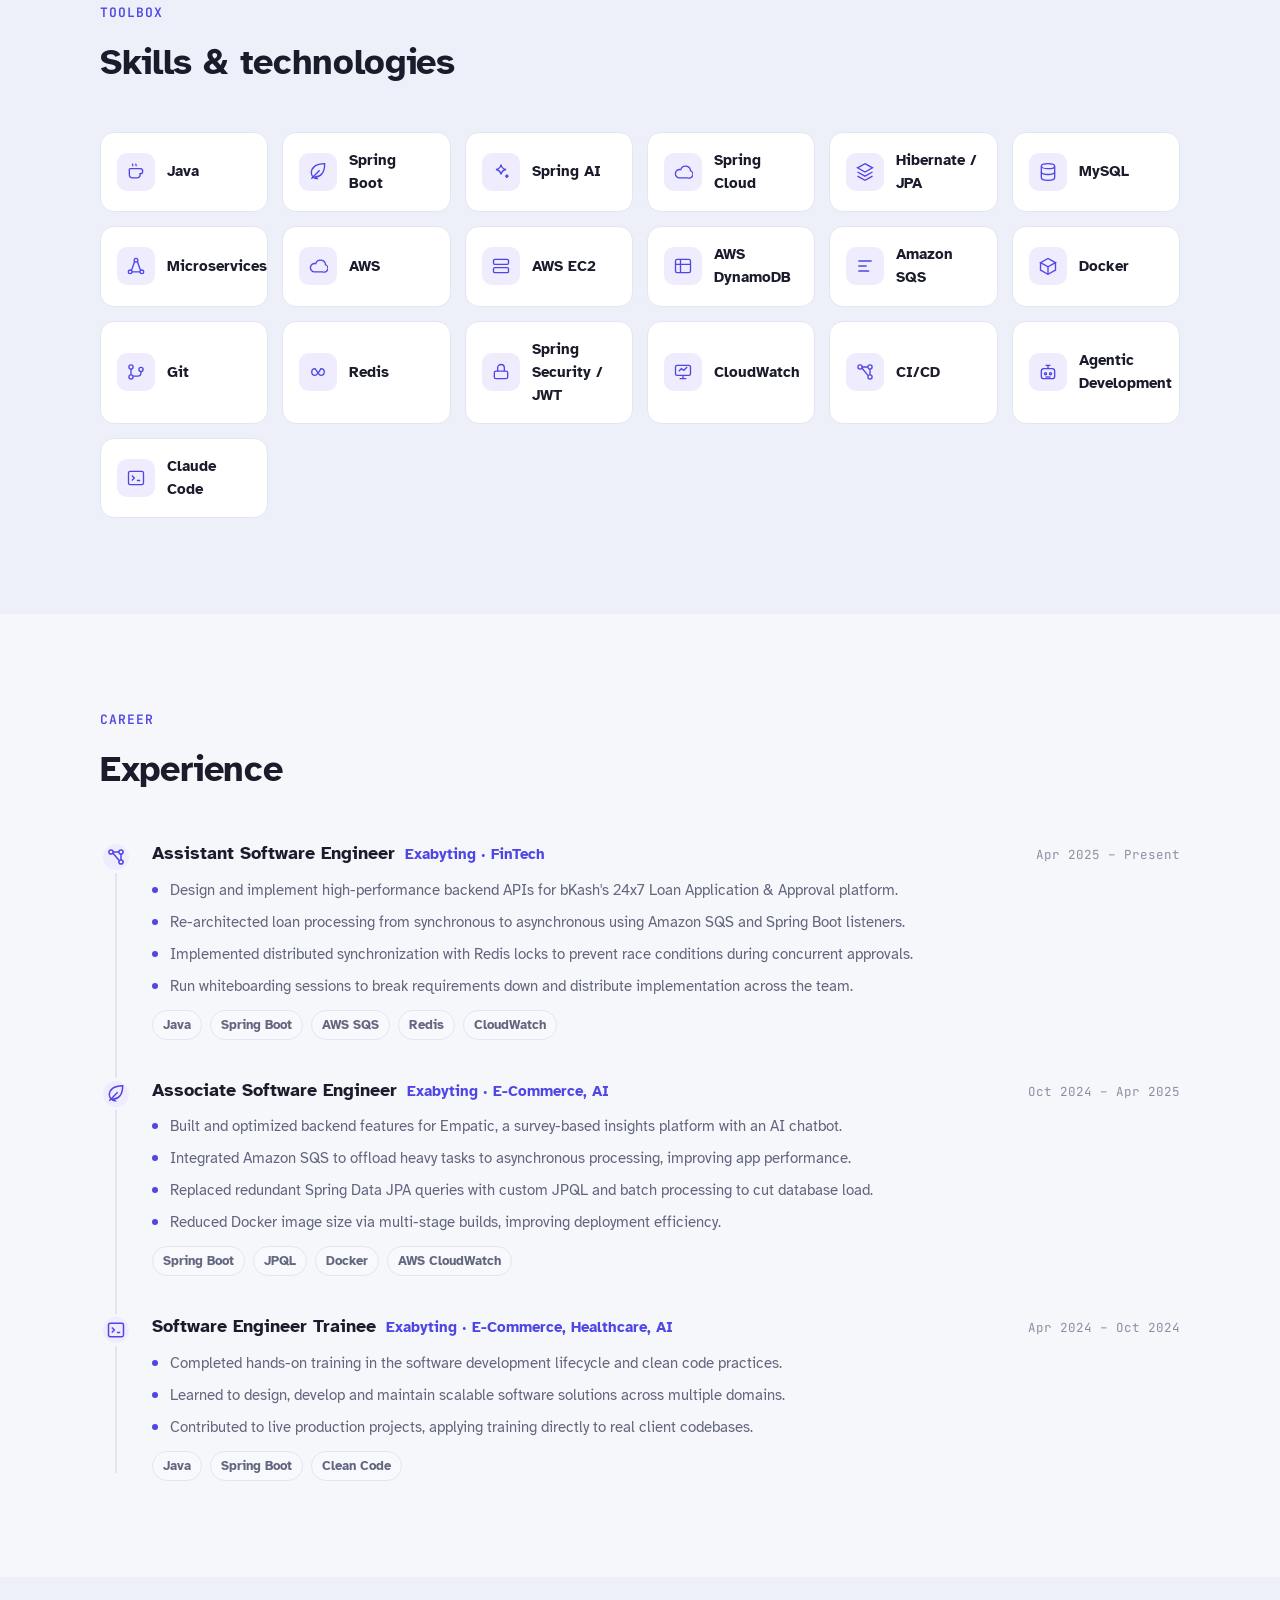
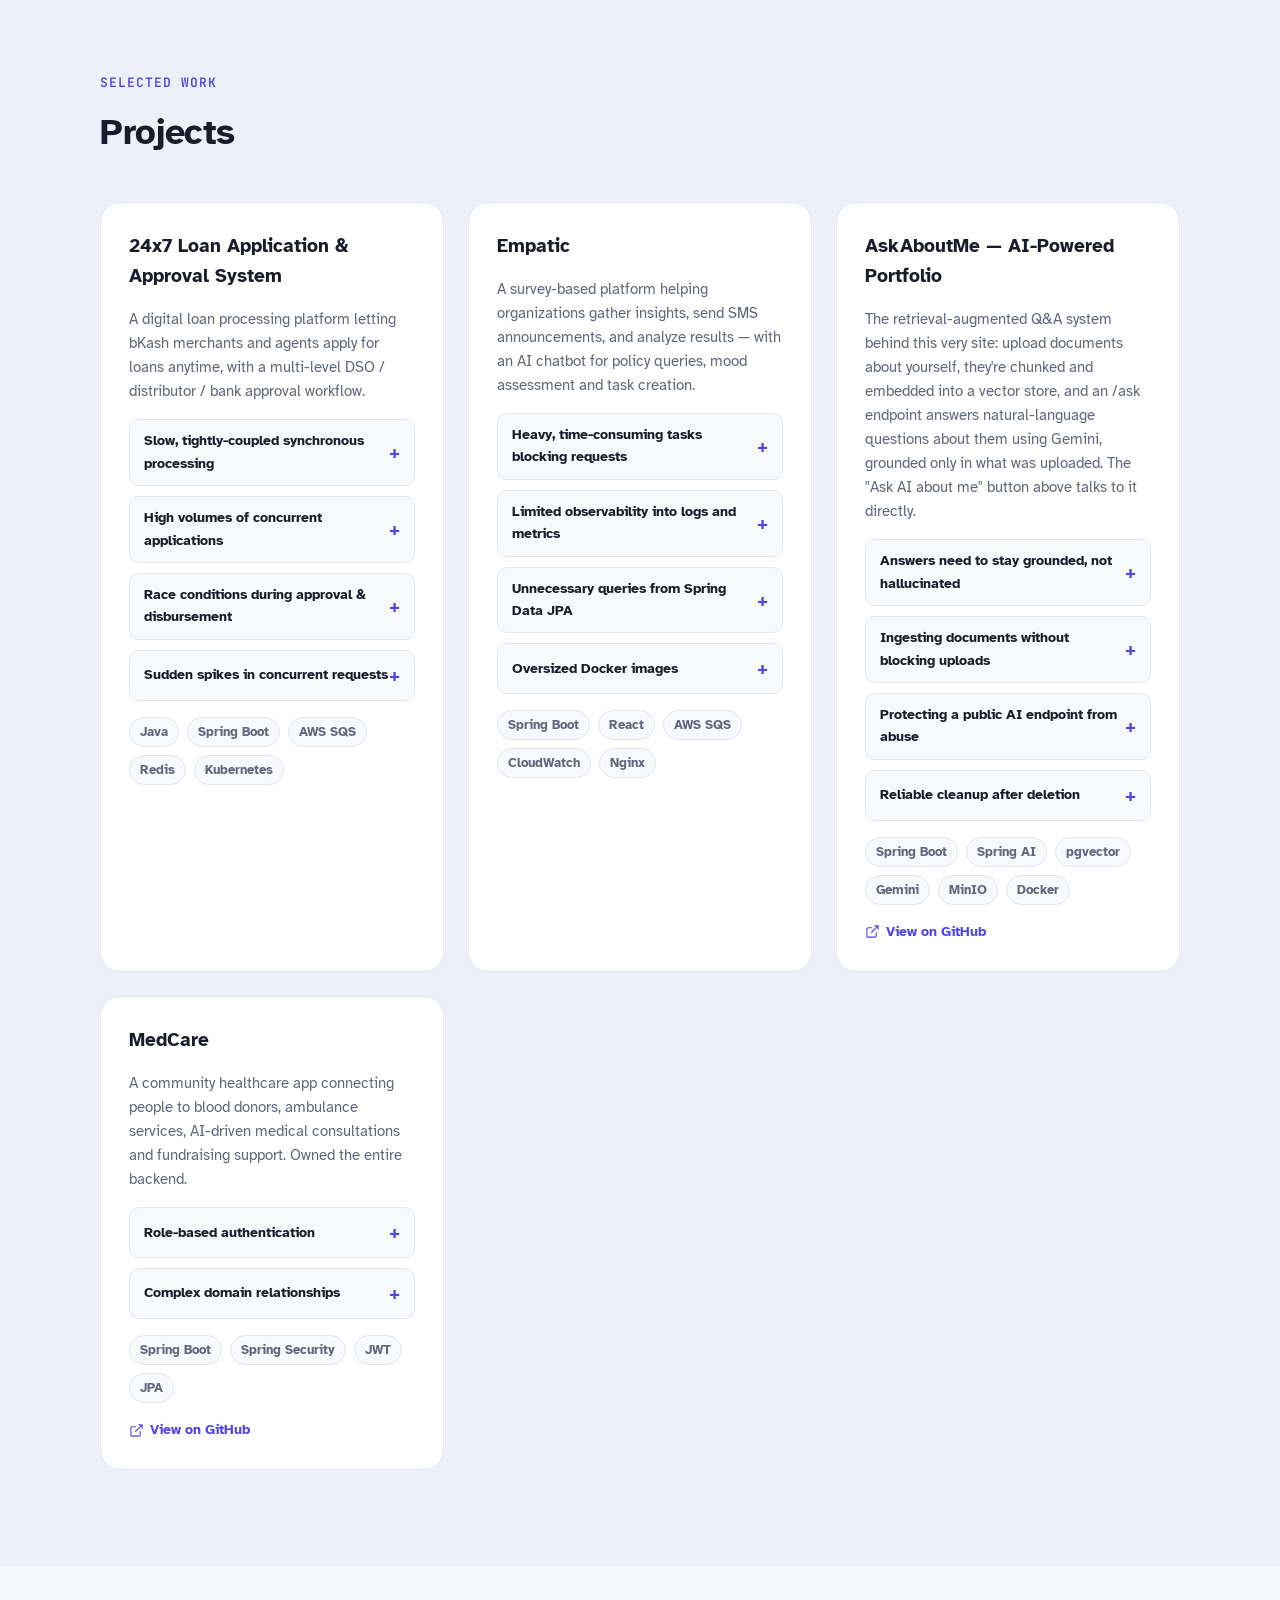
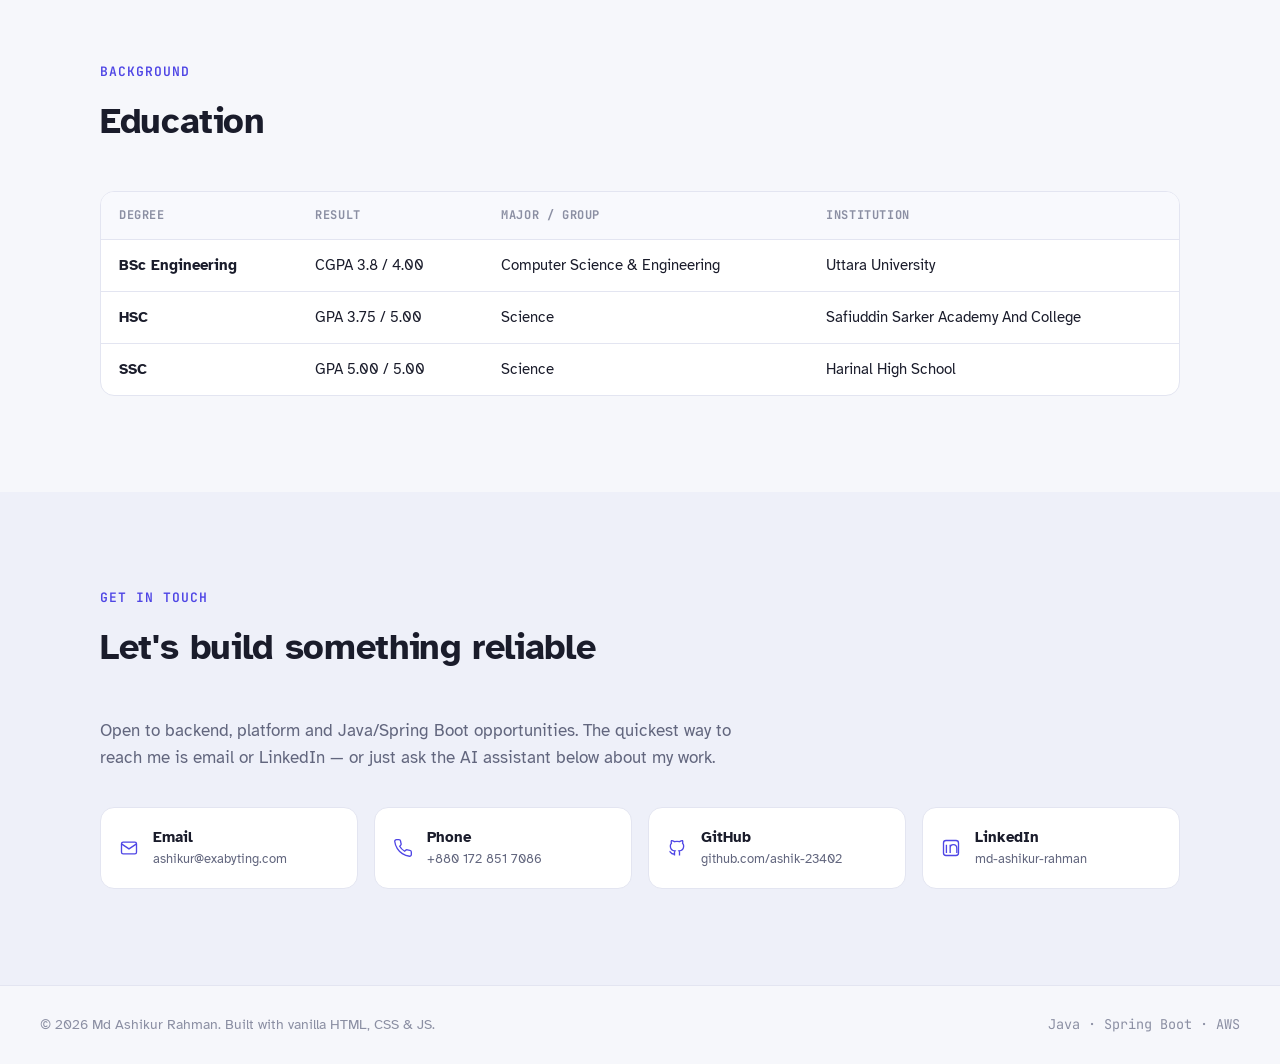
==== commit 1372b48b: "add fav icon" ====
--- a/Portfolio-web/index.html
+++ b/Portfolio-web/index.html
@@ -5,6 +5,7 @@
 <meta name="viewport" content="width=device-width, initial-scale=1.0" />
 <meta name="description" content="Md Ashikur Rahman - Assistant Software Engineer specializing in Java, Spring Boot and cloud-native backend systems." />
 <title>Md Ashikur Rahman | Java Backend Engineer</title>
+<link rel="icon" type="image/svg+xml" href="assets/favicon.svg" />
 
 <link rel="preconnect" href="https://fonts.googleapis.com" />
 <link rel="preconnect" href="https://fonts.gstatic.com" crossorigin />
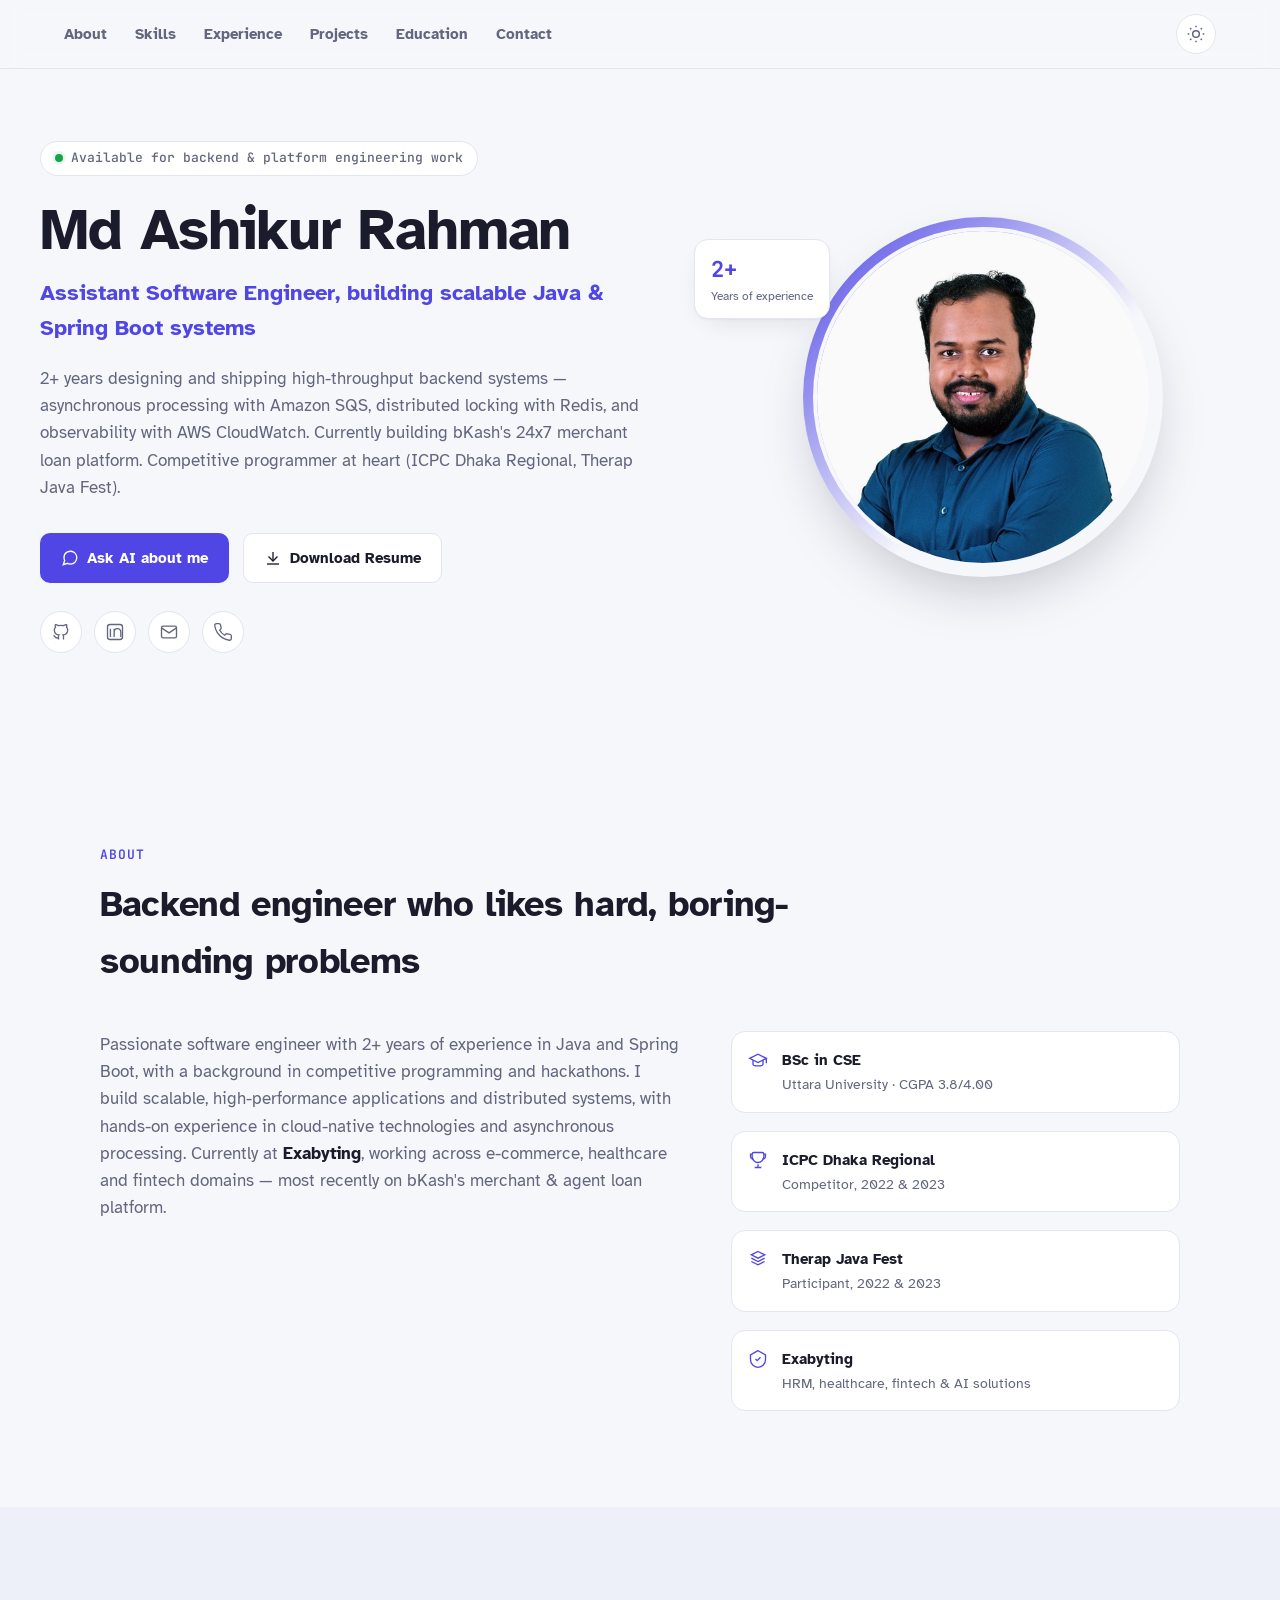
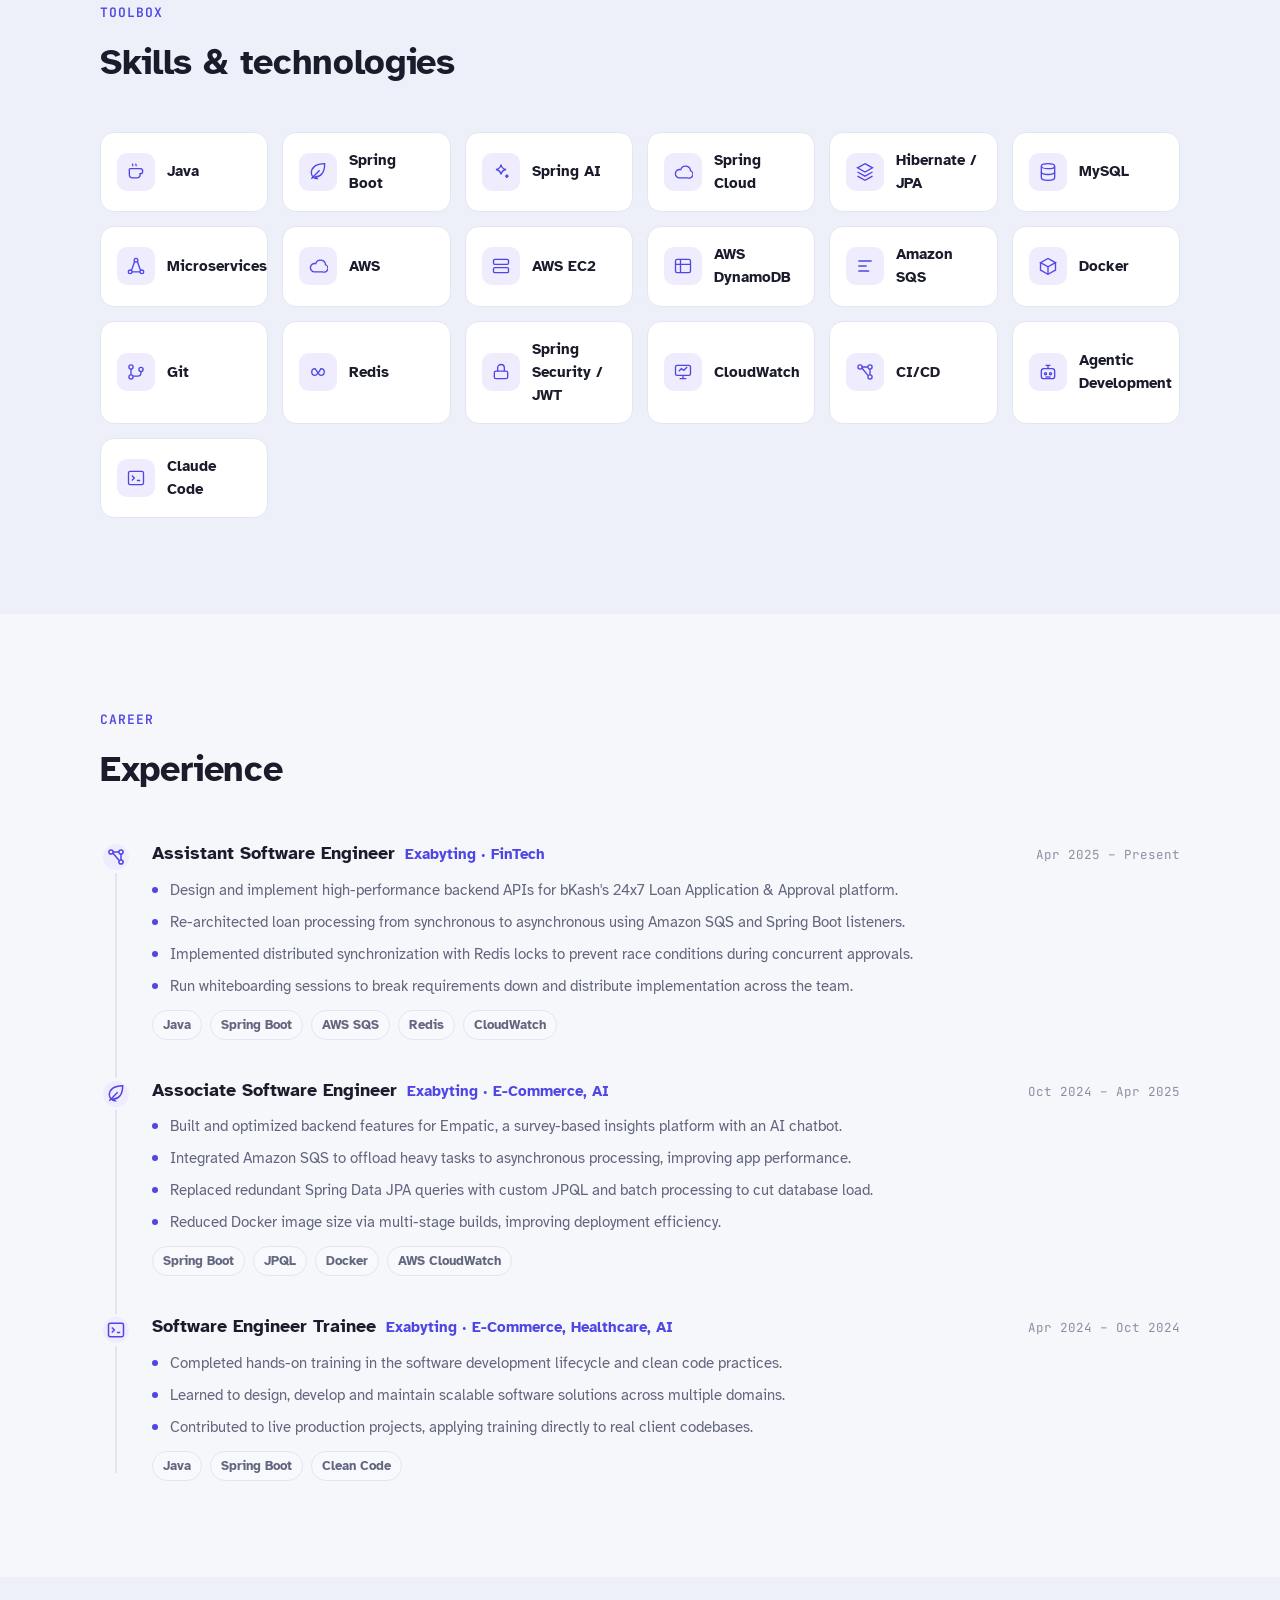
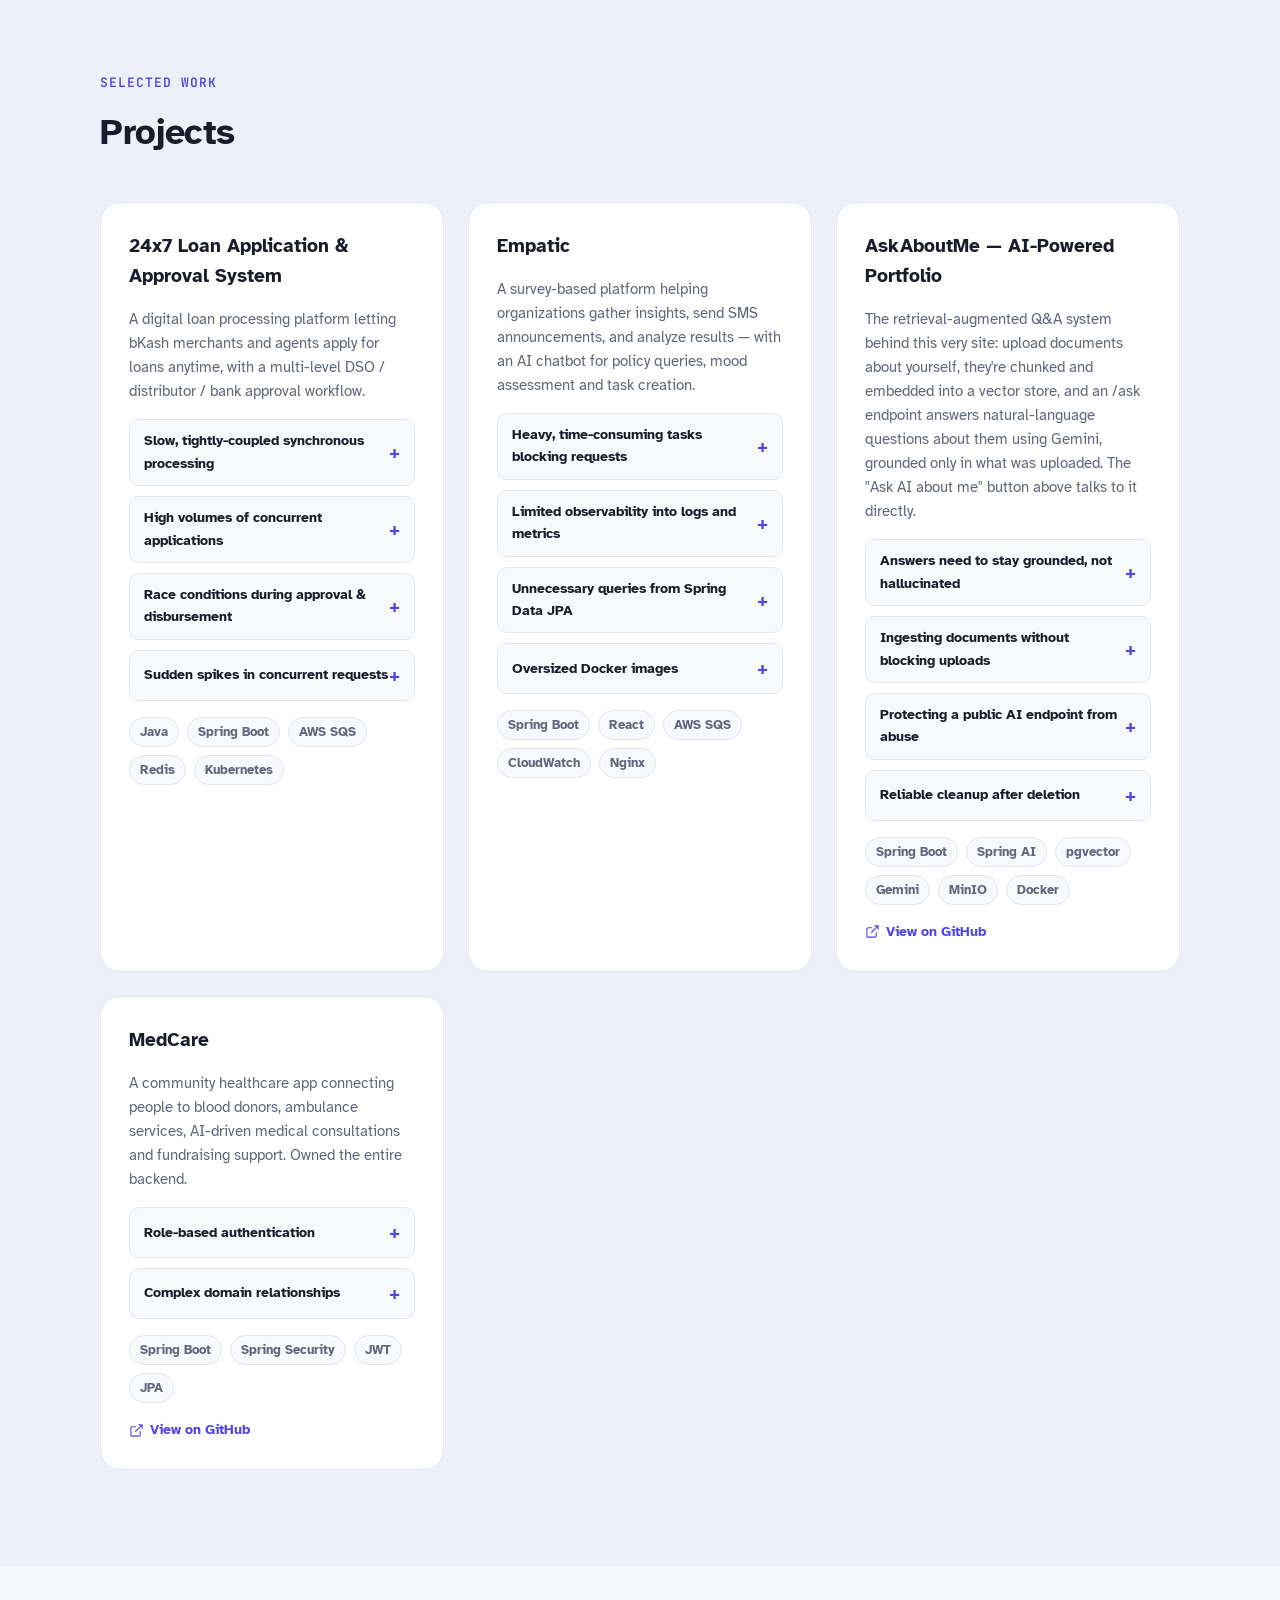
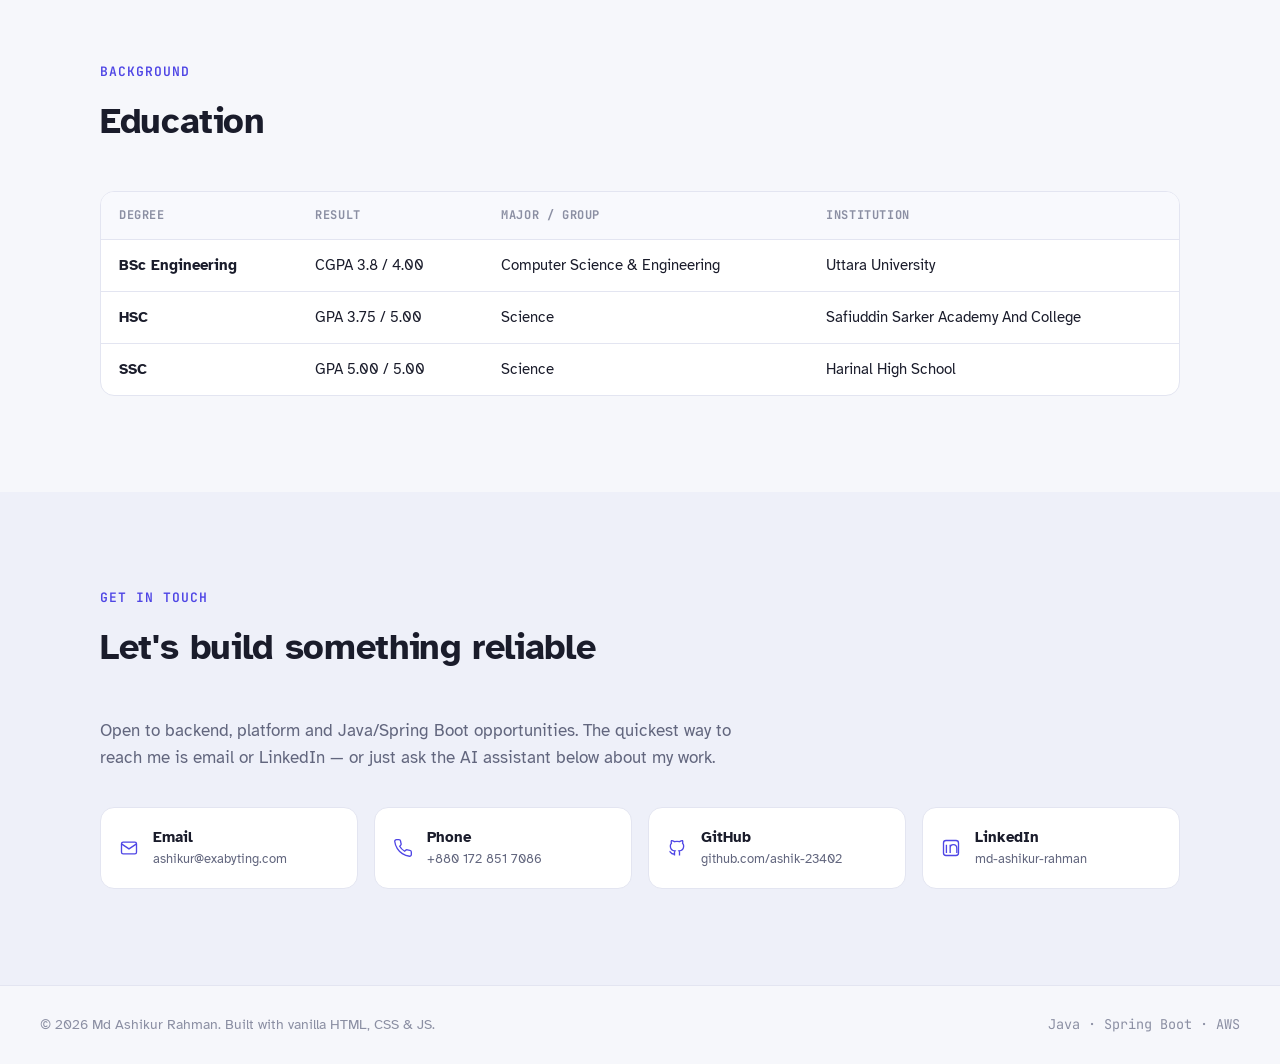
==== commit 1d852f84: "remove-ai-portion" ====
--- a/Portfolio-web/index.html
+++ b/Portfolio-web/index.html
@@ -27,10 +27,6 @@
       <a href="#projects">Projects</a>
       <a href="#education">Education</a>
       <a href="#contact">Contact</a>
-      <button type="button" class="btn btn-primary btn-sm" id="nav-ask-btn">
-        <svg viewBox="0 0 24 24" fill="none" stroke="currentColor" stroke-width="1.8"><path d="M12 3a9 9 0 1 0 9 9c0-.6-.05-1.19-.15-1.76"/><path d="M8 12h.01M12 12h.01M16 12h.01"/><path d="M20 4 12 3l1 8 7-1-1-6Z"/></svg>
-        Ask AI
-      </button>
     </nav>
 
     <div class="nav-actions">
@@ -246,47 +242,6 @@
   </div>
 </footer>
 
-<!-- ===================== AI Chat widget ===================== -->
-<button type="button" class="chat-fab" id="chat-fab" aria-label="Ask AI about Ashikur" aria-expanded="false">
-  <svg class="chat-fab-icon-open" viewBox="0 0 24 24" fill="none" stroke="currentColor" stroke-width="1.8"><path d="M21 11.5a8.38 8.38 0 0 1-.9 3.8 8.5 8.5 0 0 1-7.6 4.7 8.38 8.38 0 0 1-3.8-.9L3 21l1.9-5.7a8.38 8.38 0 0 1-.9-3.8 8.5 8.5 0 0 1 4.7-7.6 8.38 8.38 0 0 1 3.8-.9h.5a8.48 8.48 0 0 1 8 8v.5Z"/></svg>
-  <svg class="chat-fab-icon-close" viewBox="0 0 24 24" fill="none" stroke="currentColor" stroke-width="1.8"><path d="M18 6 6 18M6 6l12 12"/></svg>
-</button>
-
-<div class="chat-panel" id="chat-panel" hidden>
-  <header class="chat-header">
-    <div class="chat-header-title">
-      <span class="chat-avatar">
-        <svg viewBox="0 0 24 24" fill="none" stroke="currentColor" stroke-width="1.8"><path d="M12 3a9 9 0 1 0 9 9c0-.6-.05-1.19-.15-1.76"/><path d="M8 12h.01M12 12h.01M16 12h.01"/><path d="M20 4 12 3l1 8 7-1-1-6Z"/></svg>
-      </span>
-      <div>
-        <strong>Ask about Ashikur</strong>
-        <span id="chat-status">Answers grounded in his real experience</span>
-      </div>
-    </div>
-    <button type="button" class="icon-btn" id="chat-close" aria-label="Close chat">
-      <svg viewBox="0 0 24 24" fill="none" stroke="currentColor" stroke-width="1.8"><path d="M18 6 6 18M6 6l12 12"/></svg>
-    </button>
-  </header>
-
-  <div class="chat-messages" id="chat-messages" aria-live="polite"></div>
-
-  <div class="chat-suggestions" id="chat-suggestions"></div>
-
-  <form class="chat-input-row" id="chat-form">
-    <input
-      type="text"
-      id="chat-input"
-      placeholder="e.g. What did he build for bKash?"
-      autocomplete="off"
-      maxlength="500"
-      required
-    />
-    <button type="submit" class="icon-btn icon-btn-primary" id="chat-send" aria-label="Send question">
-      <svg viewBox="0 0 24 24" fill="none" stroke="currentColor" stroke-width="1.8"><path d="m22 2-7 20-4-9-9-4 20-7Z"/><path d="M22 2 11 13"/></svg>
-    </button>
-  </form>
-</div>
-
 <div id="toast-container" class="toast-container" aria-live="polite"></div>
 
 <script src="js/app.js"></script>
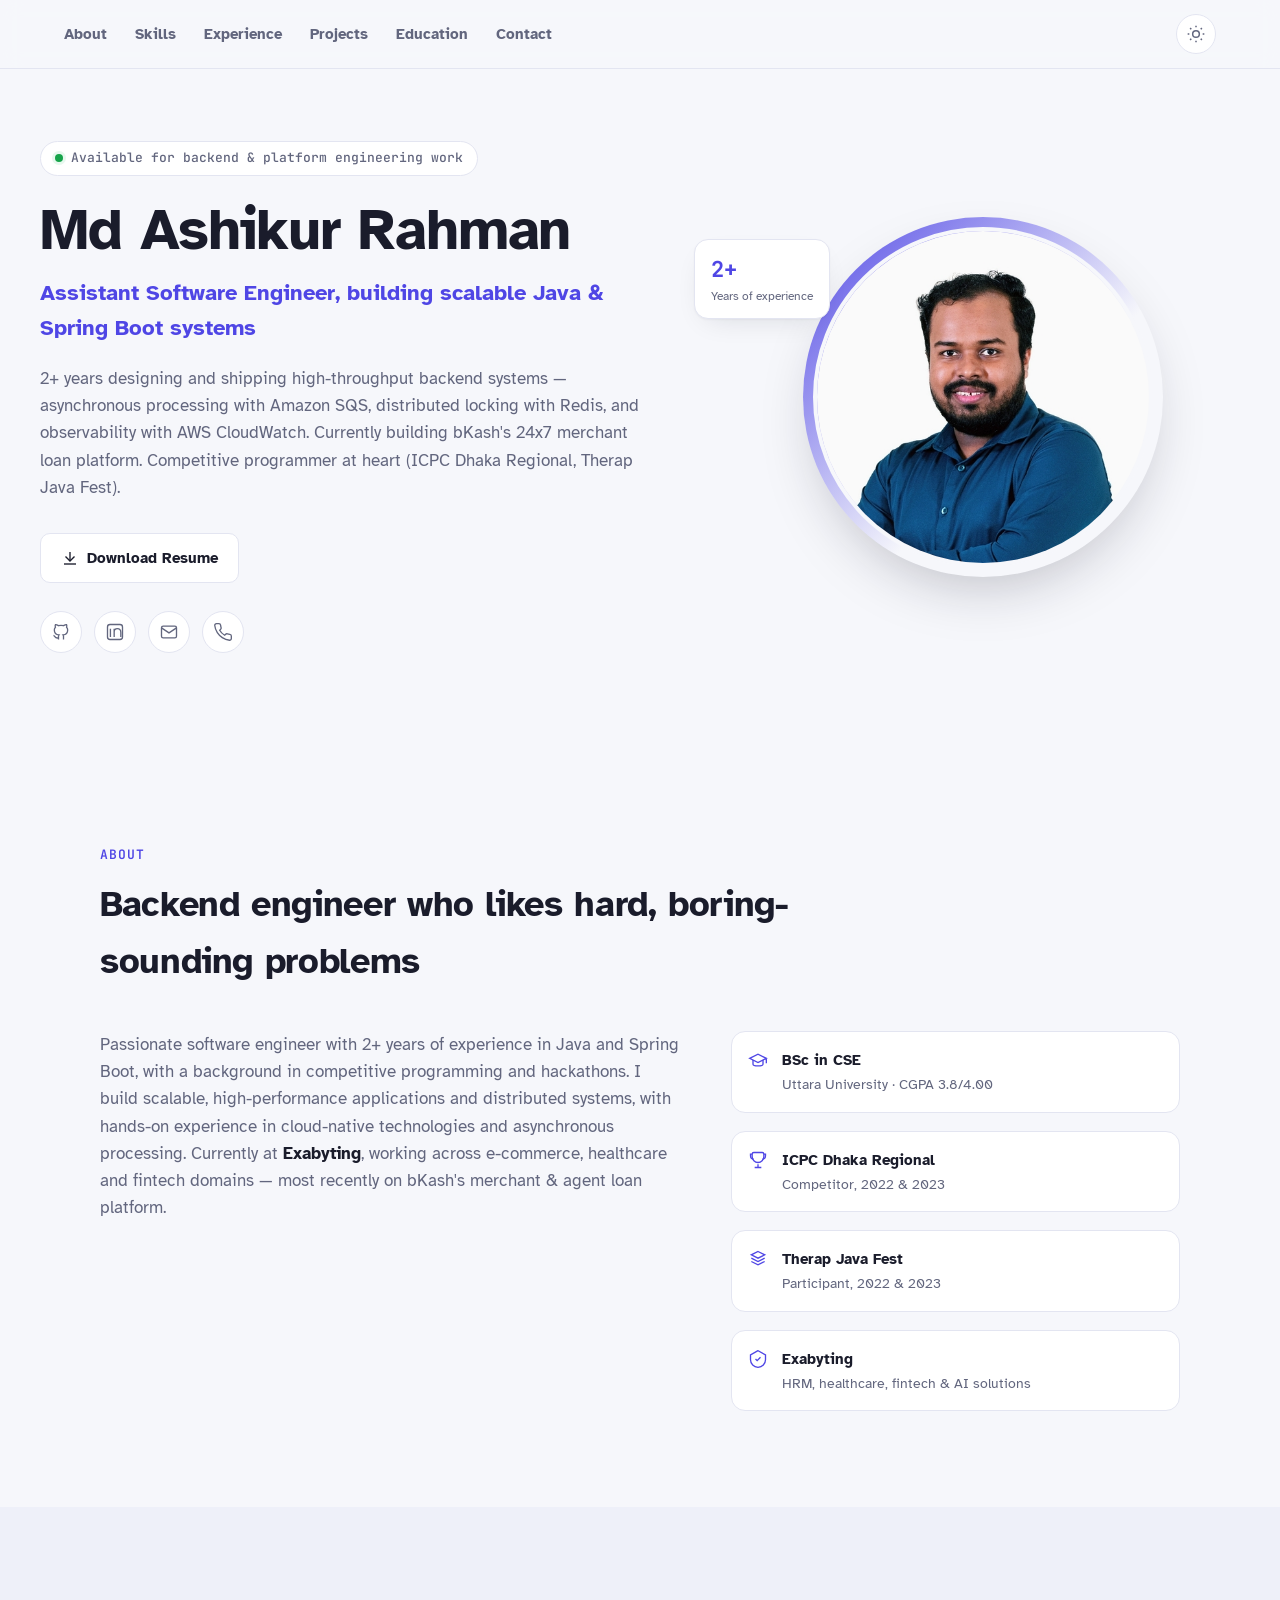
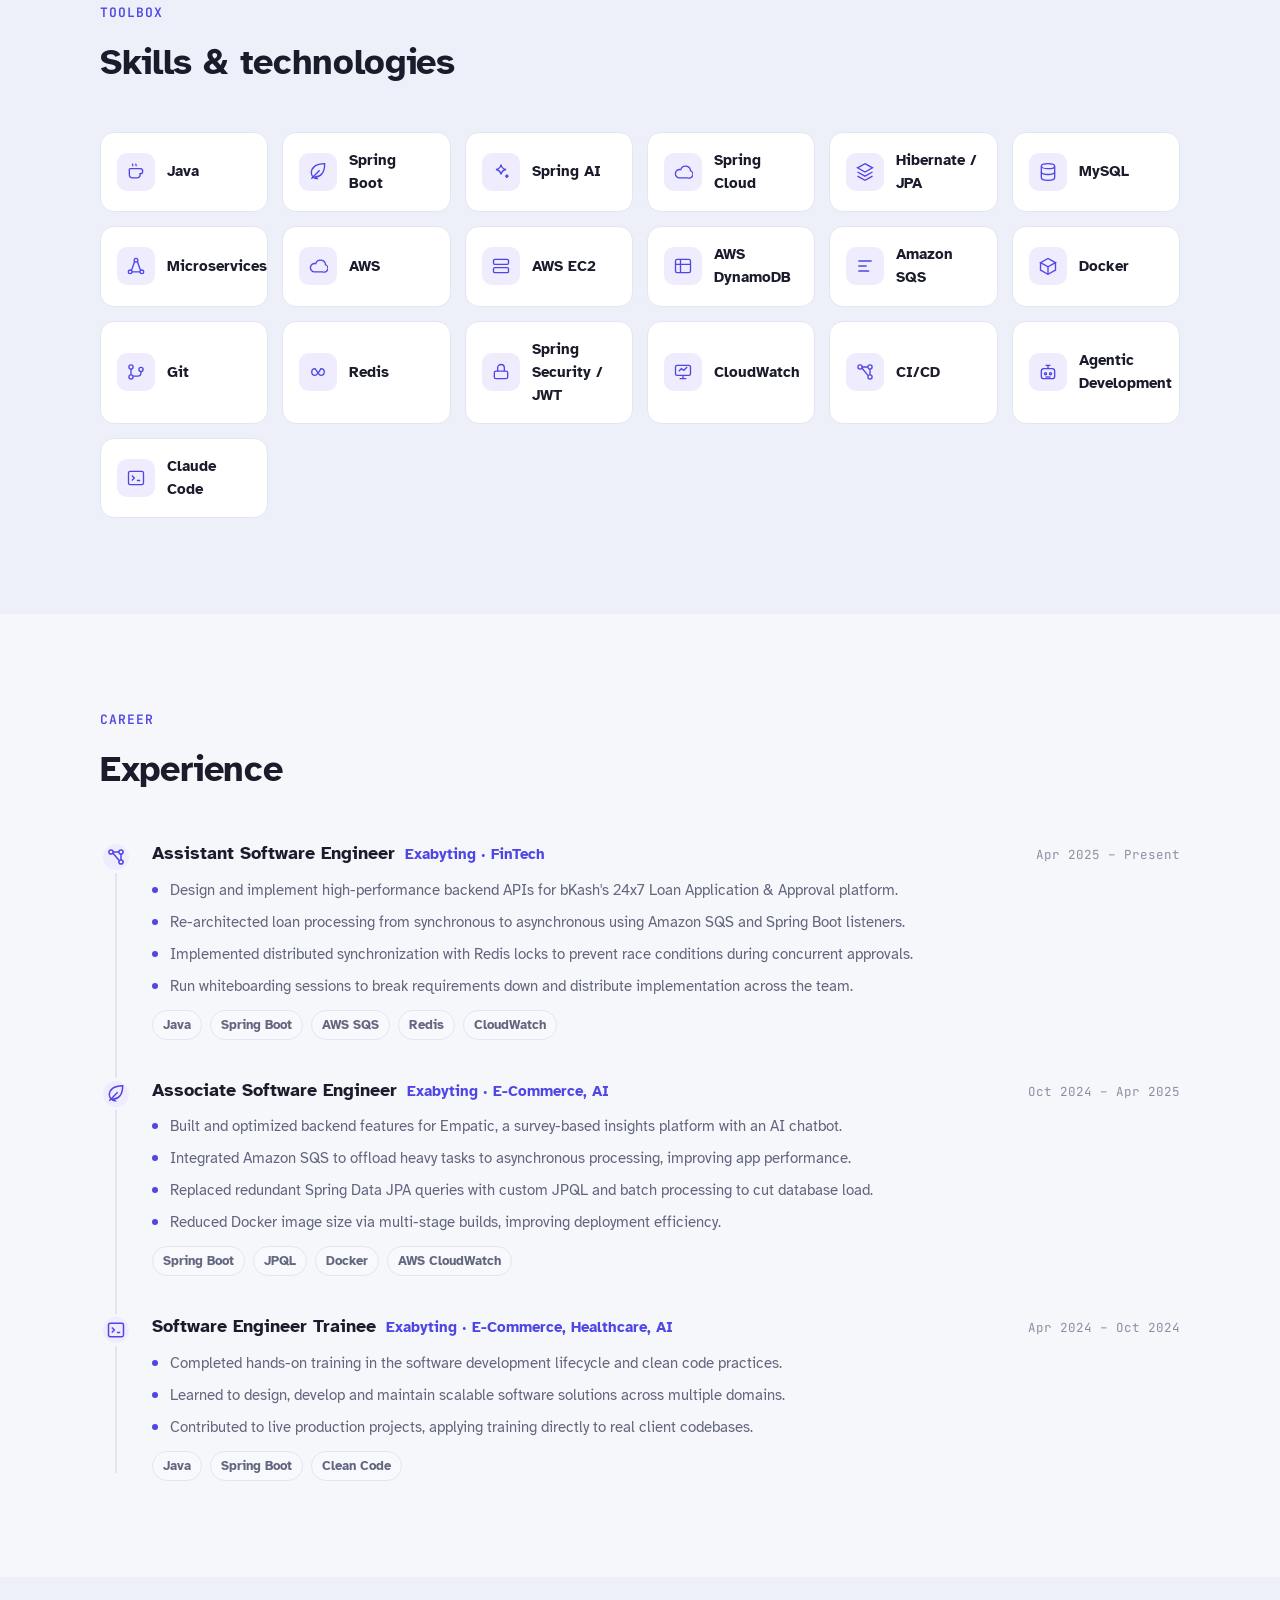
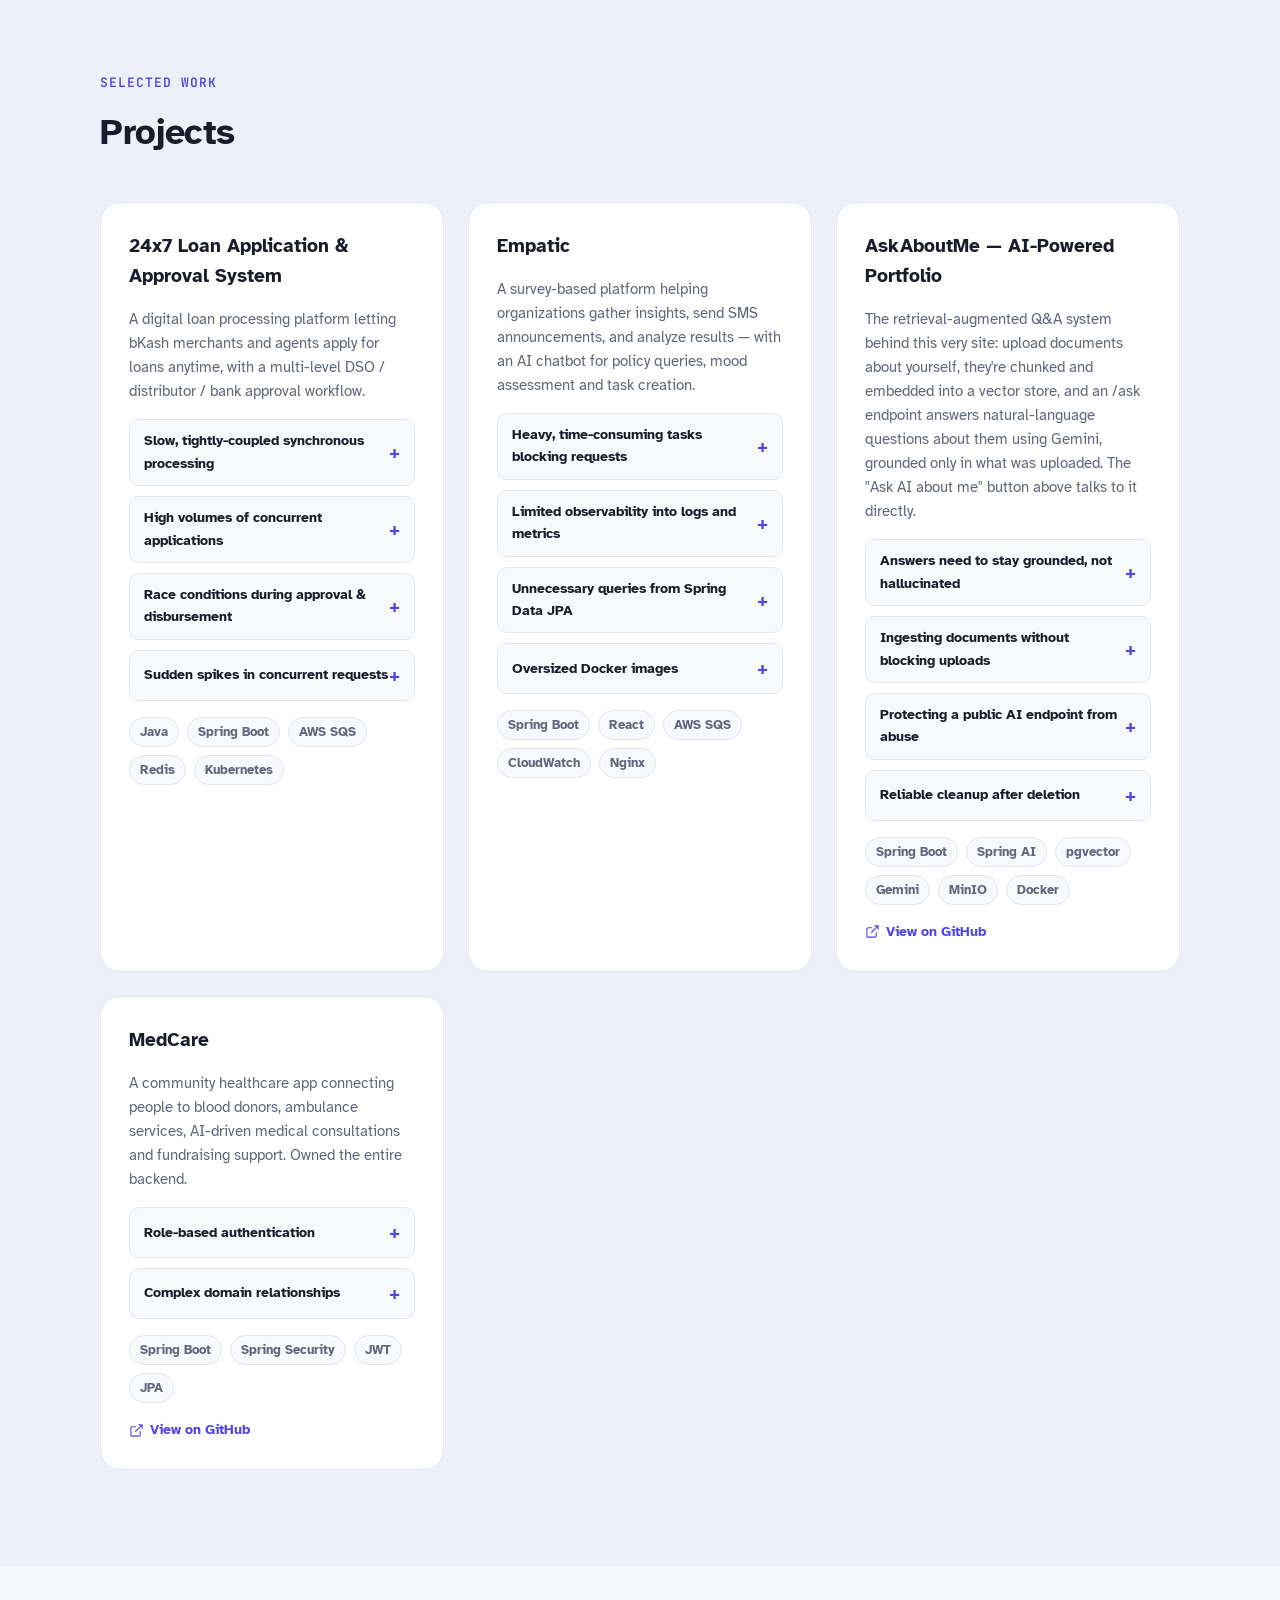
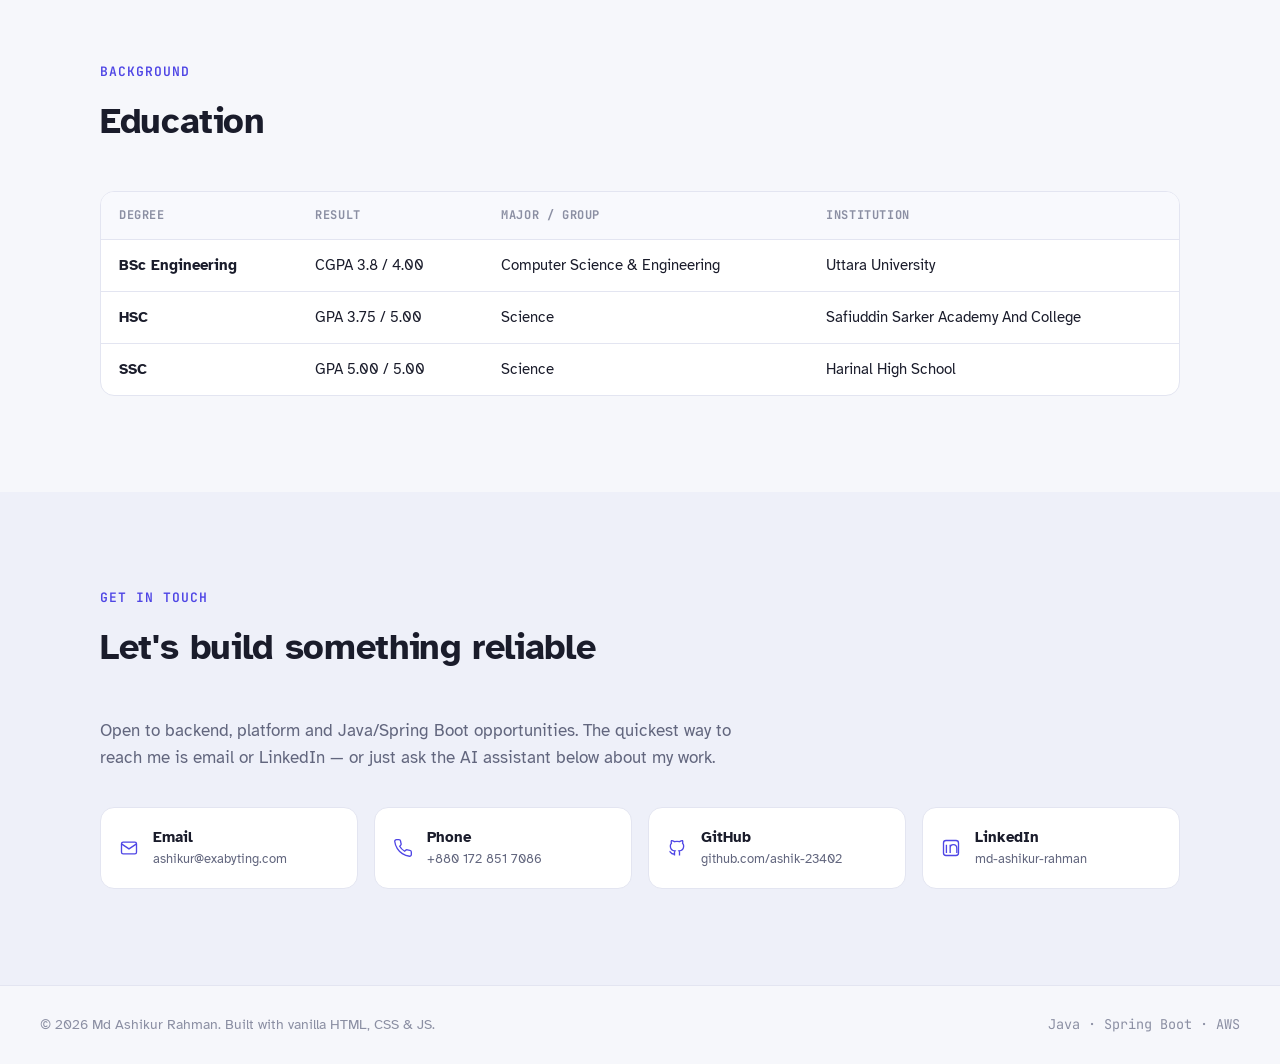
==== commit 0711f40a: "add-new-cv" ====
--- a/Portfolio-web/index.html
+++ b/Portfolio-web/index.html
@@ -60,11 +60,11 @@
         </p>
 
         <div class="hero-actions">
-          <button type="button" class="btn btn-primary" id="hero-ask-btn">
-            <svg viewBox="0 0 24 24" fill="none" stroke="currentColor" stroke-width="1.8"><path d="M21 11.5a8.38 8.38 0 0 1-.9 3.8 8.5 8.5 0 0 1-7.6 4.7 8.38 8.38 0 0 1-3.8-.9L3 21l1.9-5.7a8.38 8.38 0 0 1-.9-3.8 8.5 8.5 0 0 1 4.7-7.6 8.38 8.38 0 0 1 3.8-.9h.5a8.48 8.48 0 0 1 8 8v.5Z"/></svg>
-            Ask AI about me
-          </button>
-          <a href="assets/Md-Ashikur-Rahman-Resume.pdf" class="btn btn-ghost" download>
+<!--          <button type="button" class="btn btn-primary" id="hero-ask-btn">-->
+<!--            <svg viewBox="0 0 24 24" fill="none" stroke="currentColor" stroke-width="1.8"><path d="M21 11.5a8.38 8.38 0 0 1-.9 3.8 8.5 8.5 0 0 1-7.6 4.7 8.38 8.38 0 0 1-3.8-.9L3 21l1.9-5.7a8.38 8.38 0 0 1-.9-3.8 8.5 8.5 0 0 1 4.7-7.6 8.38 8.38 0 0 1 3.8-.9h.5a8.48 8.48 0 0 1 8 8v.5Z"/></svg>-->
+<!--            Ask AI about me-->
+<!--          </button>-->
+          <a href="assets/ex-cv.pdf" class="btn btn-ghost" download>
             <svg viewBox="0 0 24 24" fill="none" stroke="currentColor" stroke-width="1.8"><path d="M12 16V4"/><path d="m6 10 6 6 6-6"/><path d="M4 20h16"/></svg>
             Download Resume
           </a>
